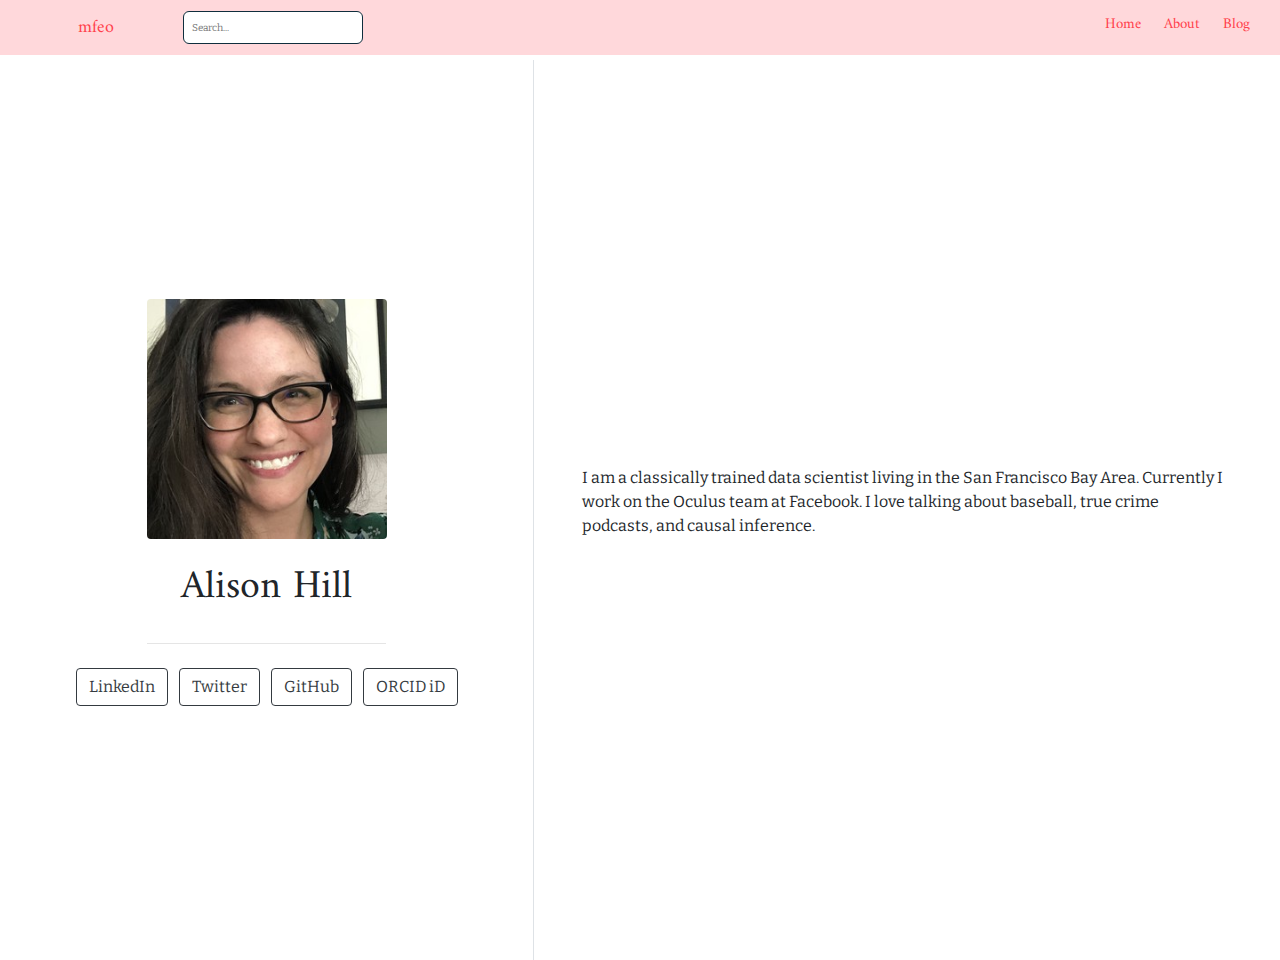
==== docs/index.html @ 028fbbd9 "Initial Commit" ====
<!doctype html>
<html lang="en">
  <head>
    <!-- Required meta tags -->
    <meta charset="utf-8">
    <meta name="viewport" content="width=device-width, initial-scale=1, shrink-to-fit=no">

    <!-- Bootstrap CSS -->
    <link rel="stylesheet" href="https://stackpath.bootstrapcdn.com/bootstrap/4.5.0/css/bootstrap.min.css">

    <link href="https://fonts.googleapis.com/css2?family=Roboto+Slab&display=swap" rel="stylesheet">
    <style type="text/css">body {font-family: 'Roboto Slab', serif;}</style>

    <title>Alison Hill</title>

    
          <!--radix_placeholder_navigation_in_header-->
          <meta name="distill:offset" content=""/>

          <script type="application/javascript">

            window.headroom_prevent_pin = false;

            window.document.addEventListener("DOMContentLoaded", function (event) {

              // initialize headroom for banner
              var header = $('header').get(0);
              var headerHeight = header.offsetHeight;
              var headroom = new Headroom(header, {
                tolerance: 5,
                onPin : function() {
                  if (window.headroom_prevent_pin) {
                    window.headroom_prevent_pin = false;
                    headroom.unpin();
                  }
                }
              });
              headroom.init();
              if(window.location.hash)
                headroom.unpin();
              $(header).addClass('headroom--transition');

              // offset scroll location for banner on hash change
              // (see: https://github.com/WickyNilliams/headroom.js/issues/38)
              window.addEventListener("hashchange", function(event) {
                window.scrollTo(0, window.pageYOffset - (headerHeight + 25));
              });

              // responsive menu
              $('.distill-site-header').each(function(i, val) {
                var topnav = $(this);
                var toggle = topnav.find('.nav-toggle');
                toggle.on('click', function() {
                  topnav.toggleClass('responsive');
                });
              });

              // nav dropdowns
              $('.nav-dropbtn').click(function(e) {
                $(this).next('.nav-dropdown-content').toggleClass('nav-dropdown-active');
                $(this).parent().siblings('.nav-dropdown')
                   .children('.nav-dropdown-content').removeClass('nav-dropdown-active');
              });
              $("body").click(function(e){
                $('.nav-dropdown-content').removeClass('nav-dropdown-active');
              });
              $(".nav-dropdown").click(function(e){
                e.stopPropagation();
              });
            });
          </script>

          <style type="text/css">

          /* Theme (user-documented overrideables for nav appearance) */

          .distill-site-nav {
            color: rgba(255, 255, 255, 0.8);
            background-color: #0F2E3D;
            font-size: 15px;
            font-weight: 300;
          }

          .distill-site-nav a {
            color: inherit;
            text-decoration: none;
          }

          .distill-site-nav a:hover {
            color: white;
          }

          @media print {
            .distill-site-nav {
              display: none;
            }
          }

          .distill-site-header {

          }

          .distill-site-footer {

          }


          /* Site Header */

          .distill-site-header {
            width: 100%;
            box-sizing: border-box;
            z-index: 3;
          }

          .distill-site-header .nav-left {
            display: inline-block;
            margin-left: 8px;
          }

          @media screen and (max-width: 768px) {
            .distill-site-header .nav-left {
              margin-left: 0;
            }
          }


          .distill-site-header .nav-right {
            float: right;
            margin-right: 8px;
          }

          .distill-site-header a,
          .distill-site-header .title {
            display: inline-block;
            text-align: center;
            padding: 14px 10px 14px 10px;
          }

          .distill-site-header .title {
            font-size: 18px;
            min-width: 150px;
          }

          .distill-site-header .logo {
            padding: 0;
          }

          .distill-site-header .logo img {
            display: none;
            max-height: 20px;
            width: auto;
            margin-bottom: -4px;
          }

          .distill-site-header .nav-image img {
            max-height: 18px;
            width: auto;
            display: inline-block;
            margin-bottom: -3px;
          }



          @media screen and (min-width: 1000px) {
            .distill-site-header .logo img {
              display: inline-block;
            }
            .distill-site-header .nav-left {
              margin-left: 20px;
            }
            .distill-site-header .nav-right {
              margin-right: 20px;
            }
            .distill-site-header .title {
              padding-left: 12px;
            }
          }


          .distill-site-header .nav-toggle {
            display: none;
          }

          .nav-dropdown {
            display: inline-block;
            position: relative;
          }

          .nav-dropdown .nav-dropbtn {
            border: none;
            outline: none;
            color: rgba(255, 255, 255, 0.8);
            padding: 16px 10px;
            background-color: transparent;
            font-family: inherit;
            font-size: inherit;
            font-weight: inherit;
            margin: 0;
            margin-top: 1px;
            z-index: 2;
          }

          .nav-dropdown-content {
            display: none;
            position: absolute;
            background-color: white;
            min-width: 200px;
            border: 1px solid rgba(0,0,0,0.15);
            border-radius: 4px;
            box-shadow: 0px 8px 16px 0px rgba(0,0,0,0.1);
            z-index: 1;
            margin-top: 2px;
            white-space: nowrap;
            padding-top: 4px;
            padding-bottom: 4px;
          }

          .nav-dropdown-content hr {
            margin-top: 4px;
            margin-bottom: 4px;
            border: none;
            border-bottom: 1px solid rgba(0, 0, 0, 0.1);
          }

          .nav-dropdown-active {
            display: block;
          }

          .nav-dropdown-content a, .nav-dropdown-content .nav-dropdown-header {
            color: black;
            padding: 6px 24px;
            text-decoration: none;
            display: block;
            text-align: left;
          }

          .nav-dropdown-content .nav-dropdown-header {
            display: block;
            padding: 5px 24px;
            padding-bottom: 0;
            text-transform: uppercase;
            font-size: 14px;
            color: #999999;
            white-space: nowrap;
          }

          .nav-dropdown:hover .nav-dropbtn {
            color: white;
          }

          .nav-dropdown-content a:hover {
            background-color: #ddd;
            color: black;
          }

          .nav-right .nav-dropdown-content {
            margin-left: -45%;
            right: 0;
          }

          @media screen and (max-width: 768px) {
            .distill-site-header a, .distill-site-header .nav-dropdown  {display: none;}
            .distill-site-header a.nav-toggle {
              float: right;
              display: block;
            }
            .distill-site-header .title {
              margin-left: 0;
            }
            .distill-site-header .nav-right {
              margin-right: 0;
            }
            .distill-site-header {
              overflow: hidden;
            }
            .nav-right .nav-dropdown-content {
              margin-left: 0;
            }
          }


          @media screen and (max-width: 768px) {
            .distill-site-header.responsive {position: relative; min-height: 500px; }
            .distill-site-header.responsive a.nav-toggle {
              position: absolute;
              right: 0;
              top: 0;
            }
            .distill-site-header.responsive a,
            .distill-site-header.responsive .nav-dropdown {
              display: block;
              text-align: left;
            }
            .distill-site-header.responsive .nav-left,
            .distill-site-header.responsive .nav-right {
              width: 100%;
            }
            .distill-site-header.responsive .nav-dropdown {float: none;}
            .distill-site-header.responsive .nav-dropdown-content {position: relative;}
            .distill-site-header.responsive .nav-dropdown .nav-dropbtn {
              display: block;
              width: 100%;
              text-align: left;
            }
          }

          /* Site Footer */

          .distill-site-footer {
            width: 100%;
            overflow: hidden;
            box-sizing: border-box;
            z-index: 3;
            margin-top: 30px;
            padding-top: 30px;
            padding-bottom: 30px;
            text-align: center;
          }

          /* Headroom */

          d-title {
            padding-top: 6rem;
          }

          @media print {
            d-title {
              padding-top: 4rem;
            }
          }

          .headroom {
            z-index: 1000;
            position: fixed;
            top: 0;
            left: 0;
            right: 0;
          }

          .headroom--transition {
            transition: all .4s ease-in-out;
          }

          .headroom--unpinned {
            top: -100px;
          }

          .headroom--pinned {
            top: 0;
          }

          /* adjust viewport for navbar height */
          /* helps vertically center bootstrap (non-distill) content */
          .min-vh-100 {
            min-height: calc(100vh - 100px) !important;
          }

          </style>

          <script src="site_libs/jquery-1.11.3/jquery.min.js"></script>
          <link href="site_libs/font-awesome-5.1.0/css/all.css" rel="stylesheet"/>
          <link href="site_libs/font-awesome-5.1.0/css/v4-shims.css" rel="stylesheet"/>
          <script src="site_libs/headroom-0.9.4/headroom.min.js"></script>
          <script src="site_libs/autocomplete-0.37.1/autocomplete.min.js"></script>
          <script src="site_libs/fuse-6.4.1/fuse.min.js"></script>

          <script type="application/javascript">

          function getMeta(metaName) {
            var metas = document.getElementsByTagName('meta');
            for (let i = 0; i < metas.length; i++) {
              if (metas[i].getAttribute('name') === metaName) {
                return metas[i].getAttribute('content');
              }
            }
            return '';
          }

          function offsetURL(url) {
            var offset = getMeta('distill:offset');
            return offset ? offset + '/' + url : url;
          }

          function createFuseIndex() {

            // create fuse index
            var options = {
              keys: [
                { name: 'title', weight: 20 },
                { name: 'categories', weight: 15 },
                { name: 'description', weight: 10 },
                { name: 'contents', weight: 5 },
              ],
              ignoreLocation: true,
              threshold: 0
            };
            var fuse = new window.Fuse([], options);

            // fetch the main search.json
            return fetch(offsetURL('search.json'))
              .then(function(response) {
                if (response.status == 200) {
                  return response.json().then(function(json) {
                    // index main articles
                    json.articles.forEach(function(article) {
                      fuse.add(article);
                    });
                    // download collections and index their articles
                    return Promise.all(json.collections.map(function(collection) {
                      return fetch(offsetURL(collection)).then(function(response) {
                        if (response.status === 200) {
                          return response.json().then(function(articles) {
                            articles.forEach(function(article) {
                              fuse.add(article);
                            });
                          })
                        } else {
                          return Promise.reject(
                            new Error('Unexpected status from search index request: ' +
                                      response.status)
                          );
                        }
                      });
                    })).then(function() {
                      return fuse;
                    });
                  });

                } else {
                  return Promise.reject(
                    new Error('Unexpected status from search index request: ' +
                                response.status)
                  );
                }
              });
          }

          window.document.addEventListener("DOMContentLoaded", function (event) {

            // get search element (bail if we don't have one)
            var searchEl = window.document.getElementById('distill-search');
            if (!searchEl)
              return;

            createFuseIndex()
              .then(function(fuse) {

                // make search box visible
                searchEl.classList.remove('hidden');

                // initialize autocomplete
                var options = {
                  autoselect: true,
                  hint: false,
                  minLength: 2,
                };
                window.autocomplete(searchEl, options, [{
                  source: function(query, callback) {
                    const searchOptions = {
                      isCaseSensitive: false,
                      shouldSort: true,
                      minMatchCharLength: 2,
                      limit: 10,
                    };
                    var results = fuse.search(query, searchOptions);
                    callback(results
                      .map(function(result) { return result.item; })
                    );
                  },
                  templates: {
                    suggestion: function(suggestion) {
                      var img = suggestion.preview && Object.keys(suggestion.preview).length > 0
                        ? `<img src="${offsetURL(suggestion.preview)}"</img>`
                        : '';
                      var html = `
                        <div class="search-item">
                          <h3>${suggestion.title}</h3>
                          <div class="search-item-description">
                            ${suggestion.description || ''}
                          </div>
                          <div class="search-item-preview">
                            ${img}
                          </div>
                        </div>
                      `;
                      return html;
                    }
                  }
                }]).on('autocomplete:selected', function(event, suggestion) {
                  window.location.href = offsetURL(suggestion.path);
                });
                // remove inline display style on autocompleter (we want to
                // manage responsive display via css)
                $('.algolia-autocomplete').css("display", "");
              })
              .catch(function(error) {
                console.log(error);
              });

          });

          </script>

          <style type="text/css">

          .nav-search {
            font-size: x-small;
          }

          /* Algolioa Autocomplete */

          .algolia-autocomplete {
            display: inline-block;
            margin-left: 10px;
            vertical-align: sub;
            background-color: white;
            color: black;
            padding: 6px;
            padding-top: 8px;
            padding-bottom: 0;
            border-radius: 6px;
            border: 1px #0F2E3D solid;
            width: 180px;
          }


          @media screen and (max-width: 768px) {
            .distill-site-nav .algolia-autocomplete {
              display: none;
              visibility: hidden;
            }
            .distill-site-nav.responsive .algolia-autocomplete {
              display: inline-block;
              visibility: visible;
            }
            .distill-site-nav.responsive .algolia-autocomplete .aa-dropdown-menu {
              margin-left: 0;
              width: 400px;
              max-height: 400px;
            }
          }

          .algolia-autocomplete .aa-input, .algolia-autocomplete .aa-hint {
            width: 90%;
            outline: none;
            border: none;
          }

          .algolia-autocomplete .aa-hint {
            color: #999;
          }
          .algolia-autocomplete .aa-dropdown-menu {
            width: 550px;
            max-height: 70vh;
            overflow-x: visible;
            overflow-y: scroll;
            padding: 5px;
            margin-top: 3px;
            margin-left: -150px;
            background-color: #fff;
            border-radius: 5px;
            border: 1px solid #999;
            border-top: none;
          }

          .algolia-autocomplete .aa-dropdown-menu .aa-suggestion {
            cursor: pointer;
            padding: 5px 4px;
            border-bottom: 1px solid #eee;
          }

          .algolia-autocomplete .aa-dropdown-menu .aa-suggestion:last-of-type {
            border-bottom: none;
            margin-bottom: 2px;
          }

          .algolia-autocomplete .aa-dropdown-menu .aa-suggestion .search-item {
            overflow: hidden;
            font-size: 0.8em;
            line-height: 1.4em;
          }

          .algolia-autocomplete .aa-dropdown-menu .aa-suggestion .search-item h3 {
            font-size: 1rem;
            margin-block-start: 0;
            margin-block-end: 5px;
          }

          .algolia-autocomplete .aa-dropdown-menu .aa-suggestion .search-item-description {
            display: inline-block;
            overflow: hidden;
            height: 2.8em;
            width: 80%;
            margin-right: 4%;
          }

          .algolia-autocomplete .aa-dropdown-menu .aa-suggestion .search-item-preview {
            display: inline-block;
            width: 15%;
          }

          .algolia-autocomplete .aa-dropdown-menu .aa-suggestion .search-item-preview img {
            height: 3em;
            width: auto;
            display: none;
          }

          .algolia-autocomplete .aa-dropdown-menu .aa-suggestion .search-item-preview img[src] {
            display: initial;
          }

          .algolia-autocomplete .aa-dropdown-menu .aa-suggestion.aa-cursor {
            background-color: #eee;
          }
          .algolia-autocomplete .aa-dropdown-menu .aa-suggestion em {
            font-weight: bold;
            font-style: normal;
          }

          </style>


          <!--/radix_placeholder_navigation_in_header-->
          <!--radix_placeholder_site_in_header-->
          <!--/radix_placeholder_site_in_header-->
          
          <style type="text/css">
          body {
            padding-top: 60px;
          }
          </style>
          <style type="text/css">
          /* base variables */

          /* Edit the CSS properties in this file to create a custom
             Distill theme. Only edit values in the right column
             for each row; values shown are the CSS defaults.
             To return any property to the default,
             you may set its value to: unset
             All rows must end with a semi-colon.                      */

          /* Optional: embed custom fonts here with `@import`          */
          /* This must remain at the top of this file.                 */



          html {
            /*-- Main font sizes --*/
            --title-size:      50px;
            --body-size:       1.06rem;
            --code-size:       14px;
            --aside-size:      12px;
            --fig-cap-size:    13px;
            /*-- Main font colors --*/
            --title-color:     #000000;
            --header-color:    rgba(0, 0, 0, 0.8);
            --body-color:      rgba(0, 0, 0, 0.8);
            --aside-color:     rgba(0, 0, 0, 0.6);
            --fig-cap-color:   rgba(0, 0, 0, 0.6);
            /*-- Specify custom fonts ~~~ must be imported above   --*/
            --heading-font:    sans-serif;
            --mono-font:       monospace;
            --body-font:       sans-serif;
            --navbar-font:     sans-serif;  /* websites + blogs only */
          }

          /*-- ARTICLE METADATA --*/
          d-byline {
            --heading-size:    0.6rem;
            --heading-color:   rgba(0, 0, 0, 0.5);
            --body-size:       0.8rem;
            --body-color:      rgba(0, 0, 0, 0.8);
          }

          /*-- ARTICLE TABLE OF CONTENTS --*/
          .d-contents {
            --heading-size:    18px;
            --contents-size:   13px;
          }

          /*-- ARTICLE APPENDIX --*/
          d-appendix {
            --heading-size:    15px;
            --heading-color:   rgba(0, 0, 0, 0.65);
            --text-size:       0.8em;
            --text-color:      rgba(0, 0, 0, 0.5);
          }

          /*-- WEBSITE HEADER + FOOTER --*/
          /* These properties only apply to Distill sites and blogs  */

          .distill-site-header {
            --title-size:       18px;
            --text-color:       rgba(255, 255, 255, 0.8);
            --text-size:        15px;
            --hover-color:      white;
            --bkgd-color:       #0F2E3D;
          }

          .distill-site-footer {
            --text-color:       rgba(255, 255, 255, 0.8);
            --text-size:        15px;
            --hover-color:      white;
            --bkgd-color:       #0F2E3D;
          }

          /*-- Additional custom styles --*/
          /* Add any additional CSS rules below                      */
          </style>
          <style type="text/css">
          /* base variables */

          /* Edit the CSS properties in this file to create a custom
             Distill theme. Only edit values in the right column
             for each row; values shown are the CSS defaults.
             To return any property to the default,
             you may set its value to: unset
             All rows must end with a semi-colon.                      */

          /* Optional: embed custom fonts here with `@import`          */
          /* This must remain at the top of this file.                 */
          /* Optional: embed custom fonts here with `@import`          */
          /* This must remain at the top of this file.                 */
          @import url('https://fonts.googleapis.com/css2?family=Amiri');
          @import url('https://fonts.googleapis.com/css2?family=Bitter');
          @import url('https://fonts.googleapis.com/css2?family=DM+Mono');

          html {
            /*-- Main font sizes --*/
            --title-size:      50px;
            --body-size:       1.06rem;
            --code-size:       14px;
            --aside-size:      12px;
            --fig-cap-size:    13px;
            /*-- Main font colors --*/
            --title-color:     #000000;
            --header-color:    rgba(0, 0, 0, 0.8);
            --body-color:      rgba(0, 0, 0, 0.8);
            --aside-color:     rgba(0, 0, 0, 0.6);
            --fig-cap-color:   rgba(0, 0, 0, 0.6);
            /*-- Specify custom fonts ~~~ must be imported above   --*/
            --heading-font:    "Amiri", serif;
            --mono-font:       "DM Mono", monospace;
            --body-font:       "Bitter", sans-serif;
            --navbar-font:     "Amiri", serif;
          }

          /*-- ARTICLE METADATA --*/
          d-byline {
            --heading-size:    0.6rem;
            --heading-color:   rgba(0, 0, 0, 0.5);
            --body-size:       0.8rem;
            --body-color:      rgba(0, 0, 0, 0.8);
          }

          /*-- ARTICLE TABLE OF CONTENTS --*/
          .d-contents {
            --heading-size:    18px;
            --contents-size:   13px;
          }

          /*-- ARTICLE APPENDIX --*/
          d-appendix {
            --heading-size:    15px;
            --heading-color:   rgba(0, 0, 0, 0.65);
            --text-size:       0.8em;
            --text-color:      rgba(0, 0, 0, 0.5);
          }

          /*-- WEBSITE HEADER + FOOTER --*/
          /* These properties only apply to Distill sites and blogs  */

          .distill-site-header {
            --title-size:       18px;    
            --text-color:       #ff414b; /* edited */
            --text-size:        15px;
            --hover-color:      #dd424c; /* edited */
            --bkgd-color:       #ffd8db; /* edited */
          }

          .distill-site-footer {
            --text-color:       rgba(255, 255, 255, 0.8);
            --text-size:        15px;
            --hover-color:      white;
            --bkgd-color:       #0F2E3D;
          }

          /*-- Additional custom styles --*/
          /* Add any additional CSS rules below                      */

          /* Change bullets */
          ul > li::marker {
            font-size: 1.125em;
            color: #ff414b;
          }

          /* Change link appearance */
          d-article a {
            border-bottom: 2px solid #ffd8db;
            text-decoration: none;
          }</style>
          <style type="text/css">
          /* base style */

          /* FONT FAMILIES */

          :root {
            --heading-default: -apple-system, BlinkMacSystemFont, "Segoe UI", Roboto, Oxygen, Ubuntu, Cantarell, "Fira Sans", "Droid Sans", "Helvetica Neue", Arial, sans-serif;
            --mono-default: Consolas, Monaco, 'Andale Mono', 'Ubuntu Mono', monospace;
            --body-default: -apple-system, BlinkMacSystemFont, "Segoe UI", Roboto, Oxygen, Ubuntu, Cantarell, "Fira Sans", "Droid Sans", "Helvetica Neue", Arial, sans-serif;
          }

          body,
          .posts-list .post-preview p,
          .posts-list .description p {
            font-family: var(--body-font), var(--body-default);
          }

          h1, h2, h3, h4, h5, h6,
          .posts-list .post-preview h2,
          .posts-list .description h2 {
            font-family: var(--heading-font), var(--heading-default);
          }

          d-article div.sourceCode code,
          d-article pre code {
            font-family: var(--mono-font), var(--mono-default);
          }


          /*-- TITLE --*/
          d-title h1,
          .posts-list > h1 {
            color: var(--title-color, black);
          }

          d-title h1 {
            font-size: var(--title-size, 50px);
          }

          /*-- HEADERS --*/
          d-article h1,
          d-article h2,
          d-article h3,
          d-article h4,
          d-article h5,
          d-article h6 {
            color: var(--header-color, rgba(0, 0, 0, 0.8));
          }

          /*-- BODY --*/
          d-article > p,  /* only text inside of <p> tags */
          d-article > ul, /* lists */
          d-article > ol {
            color: var(--body-color, rgba(0, 0, 0, 0.8));
            font-size: var(--body-size, 1.06rem);
          }


          /*-- CODE --*/
          d-article div.sourceCode code,
          d-article pre code {
            font-size: var(--code-size, 14px);
          }

          /*-- ASIDE --*/
          d-article aside {
            font-size: var(--aside-size, 12px);
            color: var(--aside-color, rgba(0, 0, 0, 0.6));
          }

          /*-- FIGURE CAPTIONS --*/
          figure .caption,
          figure figcaption,
          .figure .caption {
            font-size: var(--fig-cap-size, 13px);
            color: var(--fig-cap-color, rgba(0, 0, 0, 0.6));
          }

          /*-- METADATA --*/
          d-byline h3 {
            font-size: var(--heading-size, 0.6rem);
            color: var(--heading-color, rgba(0, 0, 0, 0.5));
          }

          d-byline {
            font-size: var(--body-size, 0.8rem);
            color: var(--body-color, rgba(0, 0, 0, 0.8));
          }

          d-byline a,
          d-article d-byline a {
            color: var(--body-color, rgba(0, 0, 0, 0.8));
          }

          /*-- TABLE OF CONTENTS --*/
          .d-contents nav h3 {
            font-size: var(--heading-size, 18px);
          }

          .d-contents nav a {
            font-size: var(--contents-size, 13px);
          }

          /*-- APPENDIX --*/
          d-appendix h3 {
            font-size: var(--heading-size, 15px);
            color: var(--heading-color, rgba(0, 0, 0, 0.65));
          }

          d-appendix {
            font-size: var(--text-size, 0.8em);
            color: var(--text-color, rgba(0, 0, 0, 0.5));
          }

          d-appendix d-footnote-list a.footnote-backlink {
            color: var(--text-color, rgba(0, 0, 0, 0.5));
          }

          /*-- WEBSITE HEADER + FOOTER --*/
          .distill-site-header .title {
            font-size: var(--title-size, 18px);
            font-family: var(--navbar-font), var(--heading-default);
          }

          .distill-site-header a,
          .nav-dropdown .nav-dropbtn {
            font-family: var(--navbar-font), var(--heading-default);
          }

          .nav-dropdown .nav-dropbtn {
            color: var(--text-color, rgba(255, 255, 255, 0.8));
            font-size: var(--text-size, 15px);
          }

          .distill-site-header a:hover,
          .nav-dropdown:hover .nav-dropbtn {
            color: var(--hover-color, white);
          }

          .distill-site-header {
            font-size: var(--text-size, 15px);
            color: var(--text-color, rgba(255, 255, 255, 0.8));
            background-color: var(--bkgd-color, #0F2E3D);
          }

          .distill-site-footer {
            font-size: var(--text-size, 15px);
            color: var(--text-color, rgba(255, 255, 255, 0.8));
            background-color: var(--bkgd-color, #0F2E3D);
          }

          .distill-site-footer a:hover {
            color: var(--hover-color, white);
          }</style>
          <script src="C:\Users\Rebeca\Documents\R\win-library\4.0\rmarkdown\rmd\h\pandoc\header-attrs.js"></script>
    
    
  </head>
  <body>

          <!--radix_placeholder_navigation_before_body-->
          <header class="header header--fixed" role="banner">
          <nav class="distill-site-nav distill-site-header">
          <div class="nav-left">
          <a href="index.html" class="title">mfeo</a>
          <input id="distill-search" class="nav-search hidden" type="text" placeholder="Search..."/>
          </div>
          <div class="nav-right">
          <a href="index.html">Home</a>
          <a href="about.html">About</a>
          <a href="blog.html">Blog</a>
          <a href="javascript:void(0);" class="nav-toggle">&#9776;</a>
          </div>
          </nav>
          </header>
          <!--/radix_placeholder_navigation_before_body-->
          <!--radix_placeholder_site_before_body-->
          <!--/radix_placeholder_site_before_body-->
    
    <div class="container-fluid d-none d-lg-block d-xl-block">
      <div class="d-flex row flex-row vh-100">
        <div class="d-flex flex-column col-5 align-items-center text-center align-self-center">
          <div class="mx-auto text-center">
            <div class="p-3">
              <img src=alison.jpg style="height:15rem" class="rounded">
            </div>
            <div class="p-2">
              <h1>Alison Hill</h1>
            </div>
            <hr style="width:60%;"/>
            <div class="p-2">
              <div id="icon-list">
                <ul class="list-inline">
                                    <li class="list-inline-item">
                    <a href=https://www.linkedin.com/in/alisonpresmaneshill/>
                      <button type="button" class="btn btn-outline-dark mb-2">
                        LinkedIn
                      </button>
                    </a>
                  </li>
                                    <li class="list-inline-item">
                    <a href=https://twitter.com/apreshill>
                      <button type="button" class="btn btn-outline-dark mb-2">
                        Twitter
                      </button>
                    </a>
                  </li>
                                    <li class="list-inline-item">
                    <a href=https://github.com/apreshill>
                      <button type="button" class="btn btn-outline-dark mb-2">
                        GitHub
                      </button>
                    </a>
                  </li>
                                    <li class="list-inline-item">
                    <a href=http://orcid.org/0000-0002-8082-1890>
                      <button type="button" class="btn btn-outline-dark mb-2">
                        ORCID iD
                      </button>
                    </a>
                  </li>
                                  </ul>
              </div>
            </div>
          </div>
        </div>
        <div class="d-flex flex-column vh-100 border-left"></div>
        <div class="d-flex flex-column col px-5 align-items-center align-self-center mh-100" style="overflow-y: scroll;">
          <div class="my-5" id="content">
            <p>I am a classically trained data scientist living in the San Francisco Bay Area. Currently I work on the Oculus team at Facebook. I love talking about baseball, true crime podcasts, and causal inference.</p>
          </div>
        </div>
      </div>
    </div>

    <div class="container-flex min-vh-100 d-block d-lg-none d-xl-none">
      <div class="d-flex flex-row justify-content-center">
        <div class="d-flex flex-col">
          <div class="mx-auto">
            <div class="p-3 mt-3 text-center">
              <img src=alison.jpg style="height:15rem" class="rounded">
            </div>
            <div class="p-2 text-center">
              <h1>Alison Hill</h1>
            </div>
            <hr style="width:60%;"/>

            <div class="row justify-content-center align-items-center">
              <div class="col-8 p-1 text-center">
                <div class="list-group">
                                    <a href=https://www.linkedin.com/in/alisonpresmaneshill/>
                    <button type="button" class="list-group-item list-group-item-action my-1 rounded">
                      LinkedIn
                    </button>
                  </a>
                                    <a href=https://twitter.com/apreshill>
                    <button type="button" class="list-group-item list-group-item-action my-1 rounded">
                      Twitter
                    </button>
                  </a>
                                    <a href=https://github.com/apreshill>
                    <button type="button" class="list-group-item list-group-item-action my-1 rounded">
                      GitHub
                    </button>
                  </a>
                                    <a href=http://orcid.org/0000-0002-8082-1890>
                    <button type="button" class="list-group-item list-group-item-action my-1 rounded">
                      ORCID iD
                    </button>
                  </a>
                                  </div>
              </div>
            </div>
            <div class="p pt-4 px-5">
              <p>I am a classically trained data scientist living in the San Francisco Bay Area. Currently I work on the Oculus team at Facebook. I love talking about baseball, true crime podcasts, and causal inference.</p>
            </div>
        </div>
      </div>
    </div>

    <!-- Optional JavaScript -->
    <!-- jQuery first, then Popper.js, then Bootstrap JS -->
    <script src="https://code.jquery.com/jquery-3.5.1.slim.min.js" integrity="sha384-DfXdz2htPH0lsSSs5nCTpuj/zy4C+OGpamoFVy38MVBnE+IbbVYUew+OrCXaRkfj" crossorigin="anonymous"></script>
    <script src="https://cdn.jsdelivr.net/npm/popper.js@1.16.0/dist/umd/popper.min.js" integrity="sha384-Q6E9RHvbIyZFJoft+2mJbHaEWldlvI9IOYy5n3zV9zzTtmI3UksdQRVvoxMfooAo" crossorigin="anonymous"></script>
    <script src="https://stackpath.bootstrapcdn.com/bootstrap/4.5.0/js/bootstrap.min.js" integrity="sha384-OgVRvuATP1z7JjHLkuOU7Xw704+h835Lr+6QL9UvYjZE3Ipu6Tp75j7Bh/kR0JKI" crossorigin="anonymous"></script>

      <!--radix_placeholder_site_after_body-->
      <!--/radix_placeholder_site_after_body-->
      <!--radix_placeholder_navigation_after_body-->
      <!--/radix_placeholder_navigation_after_body-->
  
  </body>
</html>
---- docs/site_libs/font-awesome-5.1.0/css/all.css ----
/*!
 * Font Awesome Free 5.1.0 by @fontawesome - https://fontawesome.com
 * License - https://fontawesome.com/license (Icons: CC BY 4.0, Fonts: SIL OFL 1.1, Code: MIT License)
 */
.fa,.fab,.fal,.far,.fas{-moz-osx-font-smoothing:grayscale;-webkit-font-smoothing:antialiased;display:inline-block;font-style:normal;font-variant:normal;text-rendering:auto;line-height:1}.fa-lg{font-size:1.33333em;line-height:.75em;vertical-align:-.0667em}.fa-xs{font-size:.75em}.fa-sm{font-size:.875em}.fa-1x{font-size:1em}.fa-2x{font-size:2em}.fa-3x{font-size:3em}.fa-4x{font-size:4em}.fa-5x{font-size:5em}.fa-6x{font-size:6em}.fa-7x{font-size:7em}.fa-8x{font-size:8em}.fa-9x{font-size:9em}.fa-10x{font-size:10em}.fa-fw{text-align:center;width:1.25em}.fa-ul{list-style-type:none;margin-left:2.5em;padding-left:0}.fa-ul>li{position:relative}.fa-li{left:-2em;position:absolute;text-align:center;width:2em;line-height:inherit}.fa-border{border:.08em solid #eee;border-radius:.1em;padding:.2em .25em .15em}.fa-pull-left{float:left}.fa-pull-right{float:right}.fa.fa-pull-left,.fab.fa-pull-left,.fal.fa-pull-left,.far.fa-pull-left,.fas.fa-pull-left{margin-right:.3em}.fa.fa-pull-right,.fab.fa-pull-right,.fal.fa-pull-right,.far.fa-pull-right,.fas.fa-pull-right{margin-left:.3em}.fa-spin{animation:a 2s infinite linear}.fa-pulse{animation:a 1s infinite steps(8)}@keyframes a{0%{transform:rotate(0deg)}to{transform:rotate(1turn)}}.fa-rotate-90{-ms-filter:"progid:DXImageTransform.Microsoft.BasicImage(rotation=1)";transform:rotate(90deg)}.fa-rotate-180{-ms-filter:"progid:DXImageTransform.Microsoft.BasicImage(rotation=2)";transform:rotate(180deg)}.fa-rotate-270{-ms-filter:"progid:DXImageTransform.Microsoft.BasicImage(rotation=3)";transform:rotate(270deg)}.fa-flip-horizontal{-ms-filter:"progid:DXImageTransform.Microsoft.BasicImage(rotation=0, mirror=1)";transform:scaleX(-1)}.fa-flip-vertical{transform:scaleY(-1)}.fa-flip-horizontal.fa-flip-vertical,.fa-flip-vertical{-ms-filter:"progid:DXImageTransform.Microsoft.BasicImage(rotation=2, mirror=1)"}.fa-flip-horizontal.fa-flip-vertical{transform:scale(-1)}:root .fa-flip-horizontal,:root .fa-flip-vertical,:root .fa-rotate-90,:root .fa-rotate-180,:root .fa-rotate-270{-webkit-filter:none;filter:none}.fa-stack{display:inline-block;height:2em;line-height:2em;position:relative;vertical-align:middle;width:2em}.fa-stack-1x,.fa-stack-2x{left:0;position:absolute;text-align:center;width:100%}.fa-stack-1x{line-height:inherit}.fa-stack-2x{font-size:2em}.fa-inverse{color:#fff}.fa-500px:before{content:"\f26e"}.fa-accessible-icon:before{content:"\f368"}.fa-accusoft:before{content:"\f369"}.fa-address-book:before{content:"\f2b9"}.fa-address-card:before{content:"\f2bb"}.fa-adjust:before{content:"\f042"}.fa-adn:before{content:"\f170"}.fa-adversal:before{content:"\f36a"}.fa-affiliatetheme:before{content:"\f36b"}.fa-algolia:before{content:"\f36c"}.fa-align-center:before{content:"\f037"}.fa-align-justify:before{content:"\f039"}.fa-align-left:before{content:"\f036"}.fa-align-right:before{content:"\f038"}.fa-allergies:before{content:"\f461"}.fa-amazon:before{content:"\f270"}.fa-amazon-pay:before{content:"\f42c"}.fa-ambulance:before{content:"\f0f9"}.fa-american-sign-language-interpreting:before{content:"\f2a3"}.fa-amilia:before{content:"\f36d"}.fa-anchor:before{content:"\f13d"}.fa-android:before{content:"\f17b"}.fa-angellist:before{content:"\f209"}.fa-angle-double-down:before{content:"\f103"}.fa-angle-double-left:before{content:"\f100"}.fa-angle-double-right:before{content:"\f101"}.fa-angle-double-up:before{content:"\f102"}.fa-angle-down:before{content:"\f107"}.fa-angle-left:before{content:"\f104"}.fa-angle-right:before{content:"\f105"}.fa-angle-up:before{content:"\f106"}.fa-angry:before{content:"\f556"}.fa-angrycreative:before{content:"\f36e"}.fa-angular:before{content:"\f420"}.fa-app-store:before{content:"\f36f"}.fa-app-store-ios:before{content:"\f370"}.fa-apper:before{content:"\f371"}.fa-apple:before{content:"\f179"}.fa-apple-pay:before{content:"\f415"}.fa-archive:before{content:"\f187"}.fa-archway:before{content:"\f557"}.fa-arrow-alt-circle-down:before{content:"\f358"}.fa-arrow-alt-circle-left:before{content:"\f359"}.fa-arrow-alt-circle-right:before{content:"\f35a"}.fa-arrow-alt-circle-up:before{content:"\f35b"}.fa-arrow-circle-down:before{content:"\f0ab"}.fa-arrow-circle-left:before{content:"\f0a8"}.fa-arrow-circle-right:before{content:"\f0a9"}.fa-arrow-circle-up:before{content:"\f0aa"}.fa-arrow-down:before{content:"\f063"}.fa-arrow-left:before{content:"\f060"}.fa-arrow-right:before{content:"\f061"}.fa-arrow-up:before{content:"\f062"}.fa-arrows-alt:before{content:"\f0b2"}.fa-arrows-alt-h:before{content:"\f337"}.fa-arrows-alt-v:before{content:"\f338"}.fa-assistive-listening-systems:before{content:"\f2a2"}.fa-asterisk:before{content:"\f069"}.fa-asymmetrik:before{content:"\f372"}.fa-at:before{content:"\f1fa"}.fa-atlas:before{content:"\f558"}.fa-audible:before{content:"\f373"}.fa-audio-description:before{content:"\f29e"}.fa-autoprefixer:before{content:"\f41c"}.fa-avianex:before{content:"\f374"}.fa-aviato:before{content:"\f421"}.fa-award:before{content:"\f559"}.fa-aws:before{content:"\f375"}.fa-backspace:before{content:"\f55a"}.fa-backward:before{content:"\f04a"}.fa-balance-scale:before{content:"\f24e"}.fa-ban:before{content:"\f05e"}.fa-band-aid:before{content:"\f462"}.fa-bandcamp:before{content:"\f2d5"}.fa-barcode:before{content:"\f02a"}.fa-bars:before{content:"\f0c9"}.fa-baseball-ball:before{content:"\f433"}.fa-basketball-ball:before{content:"\f434"}.fa-bath:before{content:"\f2cd"}.fa-battery-empty:before{content:"\f244"}.fa-battery-full:before{content:"\f240"}.fa-battery-half:before{content:"\f242"}.fa-battery-quarter:before{content:"\f243"}.fa-battery-three-quarters:before{content:"\f241"}.fa-bed:before{content:"\f236"}.fa-beer:before{content:"\f0fc"}.fa-behance:before{content:"\f1b4"}.fa-behance-square:before{content:"\f1b5"}.fa-bell:before{content:"\f0f3"}.fa-bell-slash:before{content:"\f1f6"}.fa-bezier-curve:before{content:"\f55b"}.fa-bicycle:before{content:"\f206"}.fa-bimobject:before{content:"\f378"}.fa-binoculars:before{content:"\f1e5"}.fa-birthday-cake:before{content:"\f1fd"}.fa-bitbucket:before{content:"\f171"}.fa-bitcoin:before{content:"\f379"}.fa-bity:before{content:"\f37a"}.fa-black-tie:before{content:"\f27e"}.fa-blackberry:before{content:"\f37b"}.fa-blender:before{content:"\f517"}.fa-blind:before{content:"\f29d"}.fa-blogger:before{content:"\f37c"}.fa-blogger-b:before{content:"\f37d"}.fa-bluetooth:before{content:"\f293"}.fa-bluetooth-b:before{content:"\f294"}.fa-bold:before{content:"\f032"}.fa-bolt:before{content:"\f0e7"}.fa-bomb:before{content:"\f1e2"}.fa-bong:before{content:"\f55c"}.fa-book:before{content:"\f02d"}.fa-book-open:before{content:"\f518"}.fa-bookmark:before{content:"\f02e"}.fa-bowling-ball:before{content:"\f436"}.fa-box:before{content:"\f466"}.fa-box-open:before{content:"\f49e"}.fa-boxes:before{content:"\f468"}.fa-braille:before{content:"\f2a1"}.fa-briefcase:before{content:"\f0b1"}.fa-briefcase-medical:before{content:"\f469"}.fa-broadcast-tower:before{content:"\f519"}.fa-broom:before{content:"\f51a"}.fa-brush:before{content:"\f55d"}.fa-btc:before{content:"\f15a"}.fa-bug:before{content:"\f188"}.fa-building:before{content:"\f1ad"}.fa-bullhorn:before{content:"\f0a1"}.fa-bullseye:before{content:"\f140"}.fa-burn:before{content:"\f46a"}.fa-buromobelexperte:before{content:"\f37f"}.fa-bus:before{content:"\f207"}.fa-bus-alt:before{content:"\f55e"}.fa-buysellads:before{content:"\f20d"}.fa-calculator:before{content:"\f1ec"}.fa-calendar:before{content:"\f133"}.fa-calendar-alt:before{content:"\f073"}.fa-calendar-check:before{content:"\f274"}.fa-calendar-minus:before{content:"\f272"}.fa-calendar-plus:before{content:"\f271"}.fa-calendar-times:before{content:"\f273"}.fa-camera:before{content:"\f030"}.fa-camera-retro:before{content:"\f083"}.fa-cannabis:before{content:"\f55f"}.fa-capsules:before{content:"\f46b"}.fa-car:before{content:"\f1b9"}.fa-caret-down:before{content:"\f0d7"}.fa-caret-left:before{content:"\f0d9"}.fa-caret-right:before{content:"\f0da"}.fa-caret-square-down:before{content:"\f150"}.fa-caret-square-left:before{content:"\f191"}.fa-caret-square-right:before{content:"\f152"}.fa-caret-square-up:before{content:"\f151"}.fa-caret-up:before{content:"\f0d8"}.fa-cart-arrow-down:before{content:"\f218"}.fa-cart-plus:before{content:"\f217"}.fa-cc-amazon-pay:before{content:"\f42d"}.fa-cc-amex:before{content:"\f1f3"}.fa-cc-apple-pay:before{content:"\f416"}.fa-cc-diners-club:before{content:"\f24c"}.fa-cc-discover:before{content:"\f1f2"}.fa-cc-jcb:before{content:"\f24b"}.fa-cc-mastercard:before{content:"\f1f1"}.fa-cc-paypal:before{content:"\f1f4"}.fa-cc-stripe:before{content:"\f1f5"}.fa-cc-visa:before{content:"\f1f0"}.fa-centercode:before{content:"\f380"}.fa-certificate:before{content:"\f0a3"}.fa-chalkboard:before{content:"\f51b"}.fa-chalkboard-teacher:before{content:"\f51c"}.fa-chart-area:before{content:"\f1fe"}.fa-chart-bar:before{content:"\f080"}.fa-chart-line:before{content:"\f201"}.fa-chart-pie:before{content:"\f200"}.fa-check:before{content:"\f00c"}.fa-check-circle:before{content:"\f058"}.fa-check-double:before{content:"\f560"}.fa-check-square:before{content:"\f14a"}.fa-chess:before{content:"\f439"}.fa-chess-bishop:before{content:"\f43a"}.fa-chess-board:before{content:"\f43c"}.fa-chess-king:before{content:"\f43f"}.fa-chess-knight:before{content:"\f441"}.fa-chess-pawn:before{content:"\f443"}.fa-chess-queen:before{content:"\f445"}.fa-chess-rook:before{content:"\f447"}.fa-chevron-circle-down:before{content:"\f13a"}.fa-chevron-circle-left:before{content:"\f137"}.fa-chevron-circle-right:before{content:"\f138"}.fa-chevron-circle-up:before{content:"\f139"}.fa-chevron-down:before{content:"\f078"}.fa-chevron-left:before{content:"\f053"}.fa-chevron-right:before{content:"\f054"}.fa-chevron-up:before{content:"\f077"}.fa-child:before{content:"\f1ae"}.fa-chrome:before{content:"\f268"}.fa-church:before{content:"\f51d"}.fa-circle:before{content:"\f111"}.fa-circle-notch:before{content:"\f1ce"}.fa-clipboard:before{content:"\f328"}.fa-clipboard-check:before{content:"\f46c"}.fa-clipboard-list:before{content:"\f46d"}.fa-clock:before{content:"\f017"}.fa-clone:before{content:"\f24d"}.fa-closed-captioning:before{content:"\f20a"}.fa-cloud:before{content:"\f0c2"}.fa-cloud-download-alt:before{content:"\f381"}.fa-cloud-upload-alt:before{content:"\f382"}.fa-cloudscale:before{content:"\f383"}.fa-cloudsmith:before{content:"\f384"}.fa-cloudversify:before{content:"\f385"}.fa-cocktail:before{content:"\f561"}.fa-code:before{content:"\f121"}.fa-code-branch:before{content:"\f126"}.fa-codepen:before{content:"\f1cb"}.fa-codiepie:before{content:"\f284"}.fa-coffee:before{content:"\f0f4"}.fa-cog:before{content:"\f013"}.fa-cogs:before{content:"\f085"}.fa-coins:before{content:"\f51e"}.fa-columns:before{content:"\f0db"}.fa-comment:before{content:"\f075"}.fa-comment-alt:before{content:"\f27a"}.fa-comment-dots:before{content:"\f4ad"}.fa-comment-slash:before{content:"\f4b3"}.fa-comments:before{content:"\f086"}.fa-compact-disc:before{content:"\f51f"}.fa-compass:before{content:"\f14e"}.fa-compress:before{content:"\f066"}.fa-concierge-bell:before{content:"\f562"}.fa-connectdevelop:before{content:"\f20e"}.fa-contao:before{content:"\f26d"}.fa-cookie:before{content:"\f563"}.fa-cookie-bite:before{content:"\f564"}.fa-copy:before{content:"\f0c5"}.fa-copyright:before{content:"\f1f9"}.fa-couch:before{content:"\f4b8"}.fa-cpanel:before{content:"\f388"}.fa-creative-commons:before{content:"\f25e"}.fa-creative-commons-by:before{content:"\f4e7"}.fa-creative-commons-nc:before{content:"\f4e8"}.fa-creative-commons-nc-eu:before{content:"\f4e9"}.fa-creative-commons-nc-jp:before{content:"\f4ea"}.fa-creative-commons-nd:before{content:"\f4eb"}.fa-creative-commons-pd:before{content:"\f4ec"}.fa-creative-commons-pd-alt:before{content:"\f4ed"}.fa-creative-commons-remix:before{content:"\f4ee"}.fa-creative-commons-sa:before{content:"\f4ef"}.fa-creative-commons-sampling:before{content:"\f4f0"}.fa-creative-commons-sampling-plus:before{content:"\f4f1"}.fa-creative-commons-share:before{content:"\f4f2"}.fa-credit-card:before{content:"\f09d"}.fa-crop:before{content:"\f125"}.fa-crop-alt:before{content:"\f565"}.fa-crosshairs:before{content:"\f05b"}.fa-crow:before{content:"\f520"}.fa-crown:before{content:"\f521"}.fa-css3:before{content:"\f13c"}.fa-css3-alt:before{content:"\f38b"}.fa-cube:before{content:"\f1b2"}.fa-cubes:before{content:"\f1b3"}.fa-cut:before{content:"\f0c4"}.fa-cuttlefish:before{content:"\f38c"}.fa-d-and-d:before{content:"\f38d"}.fa-dashcube:before{content:"\f210"}.fa-database:before{content:"\f1c0"}.fa-deaf:before{content:"\f2a4"}.fa-delicious:before{content:"\f1a5"}.fa-deploydog:before{content:"\f38e"}.fa-deskpro:before{content:"\f38f"}.fa-desktop:before{content:"\f108"}.fa-deviantart:before{content:"\f1bd"}.fa-diagnoses:before{content:"\f470"}.fa-dice:before{content:"\f522"}.fa-dice-five:before{content:"\f523"}.fa-dice-four:before{content:"\f524"}.fa-dice-one:before{content:"\f525"}.fa-dice-six:before{content:"\f526"}.fa-dice-three:before{content:"\f527"}.fa-dice-two:before{content:"\f528"}.fa-digg:before{content:"\f1a6"}.fa-digital-ocean:before{content:"\f391"}.fa-digital-tachograph:before{content:"\f566"}.fa-discord:before{content:"\f392"}.fa-discourse:before{content:"\f393"}.fa-divide:before{content:"\f529"}.fa-dizzy:before{content:"\f567"}.fa-dna:before{content:"\f471"}.fa-dochub:before{content:"\f394"}.fa-docker:before{content:"\f395"}.fa-dollar-sign:before{content:"\f155"}.fa-dolly:before{content:"\f472"}.fa-dolly-flatbed:before{content:"\f474"}.fa-donate:before{content:"\f4b9"}.fa-door-closed:before{content:"\f52a"}.fa-door-open:before{content:"\f52b"}.fa-dot-circle:before{content:"\f192"}.fa-dove:before{content:"\f4ba"}.fa-download:before{content:"\f019"}.fa-draft2digital:before{content:"\f396"}.fa-drafting-compass:before{content:"\f568"}.fa-dribbble:before{content:"\f17d"}.fa-dribbble-square:before{content:"\f397"}.fa-dropbox:before{content:"\f16b"}.fa-drum:before{content:"\f569"}.fa-drum-steelpan:before{content:"\f56a"}.fa-drupal:before{content:"\f1a9"}.fa-dumbbell:before{content:"\f44b"}.fa-dyalog:before{content:"\f399"}.fa-earlybirds:before{content:"\f39a"}.fa-ebay:before{content:"\f4f4"}.fa-edge:before{content:"\f282"}.fa-edit:before{content:"\f044"}.fa-eject:before{content:"\f052"}.fa-elementor:before{content:"\f430"}.fa-ellipsis-h:before{content:"\f141"}.fa-ellipsis-v:before{content:"\f142"}.fa-ember:before{content:"\f423"}.fa-empire:before{content:"\f1d1"}.fa-envelope:before{content:"\f0e0"}.fa-envelope-open:before{content:"\f2b6"}.fa-envelope-square:before{content:"\f199"}.fa-envira:before{content:"\f299"}.fa-equals:before{content:"\f52c"}.fa-eraser:before{content:"\f12d"}.fa-erlang:before{content:"\f39d"}.fa-ethereum:before{content:"\f42e"}.fa-etsy:before{content:"\f2d7"}.fa-euro-sign:before{content:"\f153"}.fa-exchange-alt:before{content:"\f362"}.fa-exclamation:before{content:"\f12a"}.fa-exclamation-circle:before{content:"\f06a"}.fa-exclamation-triangle:before{content:"\f071"}.fa-expand:before{content:"\f065"}.fa-expand-arrows-alt:before{content:"\f31e"}.fa-expeditedssl:before{content:"\f23e"}.fa-external-link-alt:before{content:"\f35d"}.fa-external-link-square-alt:before{content:"\f360"}.fa-eye:before{content:"\f06e"}.fa-eye-dropper:before{content:"\f1fb"}.fa-eye-slash:before{content:"\f070"}.fa-facebook:before{content:"\f09a"}.fa-facebook-f:before{content:"\f39e"}.fa-facebook-messenger:before{content:"\f39f"}.fa-facebook-square:before{content:"\f082"}.fa-fast-backward:before{content:"\f049"}.fa-fast-forward:before{content:"\f050"}.fa-fax:before{content:"\f1ac"}.fa-feather:before{content:"\f52d"}.fa-feather-alt:before{content:"\f56b"}.fa-female:before{content:"\f182"}.fa-fighter-jet:before{content:"\f0fb"}.fa-file:before{content:"\f15b"}.fa-file-alt:before{content:"\f15c"}.fa-file-archive:before{content:"\f1c6"}.fa-file-audio:before{content:"\f1c7"}.fa-file-code:before{content:"\f1c9"}.fa-file-contract:before{content:"\f56c"}.fa-file-download:before{content:"\f56d"}.fa-file-excel:before{content:"\f1c3"}.fa-file-export:before{content:"\f56e"}.fa-file-image:before{content:"\f1c5"}.fa-file-import:before{content:"\f56f"}.fa-file-invoice:before{content:"\f570"}.fa-file-invoice-dollar:before{content:"\f571"}.fa-file-medical:before{content:"\f477"}.fa-file-medical-alt:before{content:"\f478"}.fa-file-pdf:before{content:"\f1c1"}.fa-file-powerpoint:before{content:"\f1c4"}.fa-file-prescription:before{content:"\f572"}.fa-file-signature:before{content:"\f573"}.fa-file-upload:before{content:"\f574"}.fa-file-video:before{content:"\f1c8"}.fa-file-word:before{content:"\f1c2"}.fa-fill:before{content:"\f575"}.fa-fill-drip:before{content:"\f576"}.fa-film:before{content:"\f008"}.fa-filter:before{content:"\f0b0"}.fa-fingerprint:before{content:"\f577"}.fa-fire:before{content:"\f06d"}.fa-fire-extinguisher:before{content:"\f134"}.fa-firefox:before{content:"\f269"}.fa-first-aid:before{content:"\f479"}.fa-first-order:before{content:"\f2b0"}.fa-first-order-alt:before{content:"\f50a"}.fa-firstdraft:before{content:"\f3a1"}.fa-fish:before{content:"\f578"}.fa-flag:before{content:"\f024"}.fa-flag-checkered:before{content:"\f11e"}.fa-flask:before{content:"\f0c3"}.fa-flickr:before{content:"\f16e"}.fa-flipboard:before{content:"\f44d"}.fa-flushed:before{content:"\f579"}.fa-fly:before{content:"\f417"}.fa-folder:before{content:"\f07b"}.fa-folder-open:before{content:"\f07c"}.fa-font:before{content:"\f031"}.fa-font-awesome:before{content:"\f2b4"}.fa-font-awesome-alt:before{content:"\f35c"}.fa-font-awesome-flag:before{content:"\f425"}.fa-font-awesome-logo-full:before{content:"\f4e6"}.fa-fonticons:before{content:"\f280"}.fa-fonticons-fi:before{content:"\f3a2"}.fa-football-ball:before{content:"\f44e"}.fa-fort-awesome:before{content:"\f286"}.fa-fort-awesome-alt:before{content:"\f3a3"}.fa-forumbee:before{content:"\f211"}.fa-forward:before{content:"\f04e"}.fa-foursquare:before{content:"\f180"}.fa-free-code-camp:before{content:"\f2c5"}.fa-freebsd:before{content:"\f3a4"}.fa-frog:before{content:"\f52e"}.fa-frown:before{content:"\f119"}.fa-frown-open:before{content:"\f57a"}.fa-fulcrum:before{content:"\f50b"}.fa-futbol:before{content:"\f1e3"}.fa-galactic-republic:before{content:"\f50c"}.fa-galactic-senate:before{content:"\f50d"}.fa-gamepad:before{content:"\f11b"}.fa-gas-pump:before{content:"\f52f"}.fa-gavel:before{content:"\f0e3"}.fa-gem:before{content:"\f3a5"}.fa-genderless:before{content:"\f22d"}.fa-get-pocket:before{content:"\f265"}.fa-gg:before{content:"\f260"}.fa-gg-circle:before{content:"\f261"}.fa-gift:before{content:"\f06b"}.fa-git:before{content:"\f1d3"}.fa-git-square:before{content:"\f1d2"}.fa-github:before{content:"\f09b"}.fa-github-alt:before{content:"\f113"}.fa-github-square:before{content:"\f092"}.fa-gitkraken:before{content:"\f3a6"}.fa-gitlab:before{content:"\f296"}.fa-gitter:before{content:"\f426"}.fa-glass-martini:before{content:"\f000"}.fa-glass-martini-alt:before{content:"\f57b"}.fa-glasses:before{content:"\f530"}.fa-glide:before{content:"\f2a5"}.fa-glide-g:before{content:"\f2a6"}.fa-globe:before{content:"\f0ac"}.fa-globe-africa:before{content:"\f57c"}.fa-globe-americas:before{content:"\f57d"}.fa-globe-asia:before{content:"\f57e"}.fa-gofore:before{content:"\f3a7"}.fa-golf-ball:before{content:"\f450"}.fa-goodreads:before{content:"\f3a8"}.fa-goodreads-g:before{content:"\f3a9"}.fa-google:before{content:"\f1a0"}.fa-google-drive:before{content:"\f3aa"}.fa-google-play:before{content:"\f3ab"}.fa-google-plus:before{content:"\f2b3"}.fa-google-plus-g:before{content:"\f0d5"}.fa-google-plus-square:before{content:"\f0d4"}.fa-google-wallet:before{content:"\f1ee"}.fa-graduation-cap:before{content:"\f19d"}.fa-gratipay:before{content:"\f184"}.fa-grav:before{content:"\f2d6"}.fa-greater-than:before{content:"\f531"}.fa-greater-than-equal:before{content:"\f532"}.fa-grimace:before{content:"\f57f"}.fa-grin:before{content:"\f580"}.fa-grin-alt:before{content:"\f581"}.fa-grin-beam:before{content:"\f582"}.fa-grin-beam-sweat:before{content:"\f583"}.fa-grin-hearts:before{content:"\f584"}.fa-grin-squint:before{content:"\f585"}.fa-grin-squint-tears:before{content:"\f586"}.fa-grin-stars:before{content:"\f587"}.fa-grin-tears:before{content:"\f588"}.fa-grin-tongue:before{content:"\f589"}.fa-grin-tongue-squint:before{content:"\f58a"}.fa-grin-tongue-wink:before{content:"\f58b"}.fa-grin-wink:before{content:"\f58c"}.fa-grip-horizontal:before{content:"\f58d"}.fa-grip-vertical:before{content:"\f58e"}.fa-gripfire:before{content:"\f3ac"}.fa-grunt:before{content:"\f3ad"}.fa-gulp:before{content:"\f3ae"}.fa-h-square:before{content:"\f0fd"}.fa-hacker-news:before{content:"\f1d4"}.fa-hacker-news-square:before{content:"\f3af"}.fa-hand-holding:before{content:"\f4bd"}.fa-hand-holding-heart:before{content:"\f4be"}.fa-hand-holding-usd:before{content:"\f4c0"}.fa-hand-lizard:before{content:"\f258"}.fa-hand-paper:before{content:"\f256"}.fa-hand-peace:before{content:"\f25b"}.fa-hand-point-down:before{content:"\f0a7"}.fa-hand-point-left:before{content:"\f0a5"}.fa-hand-point-right:before{content:"\f0a4"}.fa-hand-point-up:before{content:"\f0a6"}.fa-hand-pointer:before{content:"\f25a"}.fa-hand-rock:before{content:"\f255"}.fa-hand-scissors:before{content:"\f257"}.fa-hand-spock:before{content:"\f259"}.fa-hands:before{content:"\f4c2"}.fa-hands-helping:before{content:"\f4c4"}.fa-handshake:before{content:"\f2b5"}.fa-hashtag:before{content:"\f292"}.fa-hdd:before{content:"\f0a0"}.fa-heading:before{content:"\f1dc"}.fa-headphones:before{content:"\f025"}.fa-headphones-alt:before{content:"\f58f"}.fa-headset:before{content:"\f590"}.fa-heart:before{content:"\f004"}.fa-heartbeat:before{content:"\f21e"}.fa-helicopter:before{content:"\f533"}.fa-highlighter:before{content:"\f591"}.fa-hips:before{content:"\f452"}.fa-hire-a-helper:before{content:"\f3b0"}.fa-history:before{content:"\f1da"}.fa-hockey-puck:before{content:"\f453"}.fa-home:before{content:"\f015"}.fa-hooli:before{content:"\f427"}.fa-hornbill:before{content:"\f592"}.fa-hospital:before{content:"\f0f8"}.fa-hospital-alt:before{content:"\f47d"}.fa-hospital-symbol:before{content:"\f47e"}.fa-hot-tub:before{content:"\f593"}.fa-hotel:before{content:"\f594"}.fa-hotjar:before{content:"\f3b1"}.fa-hourglass:before{content:"\f254"}.fa-hourglass-end:before{content:"\f253"}.fa-hourglass-half:before{content:"\f252"}.fa-hourglass-start:before{content:"\f251"}.fa-houzz:before{content:"\f27c"}.fa-html5:before{content:"\f13b"}.fa-hubspot:before{content:"\f3b2"}.fa-i-cursor:before{content:"\f246"}.fa-id-badge:before{content:"\f2c1"}.fa-id-card:before{content:"\f2c2"}.fa-id-card-alt:before{content:"\f47f"}.fa-image:before{content:"\f03e"}.fa-images:before{content:"\f302"}.fa-imdb:before{content:"\f2d8"}.fa-inbox:before{content:"\f01c"}.fa-indent:before{content:"\f03c"}.fa-industry:before{content:"\f275"}.fa-infinity:before{content:"\f534"}.fa-info:before{content:"\f129"}.fa-info-circle:before{content:"\f05a"}.fa-instagram:before{content:"\f16d"}.fa-internet-explorer:before{content:"\f26b"}.fa-ioxhost:before{content:"\f208"}.fa-italic:before{content:"\f033"}.fa-itunes:before{content:"\f3b4"}.fa-itunes-note:before{content:"\f3b5"}.fa-java:before{content:"\f4e4"}.fa-jedi-order:before{content:"\f50e"}.fa-jenkins:before{content:"\f3b6"}.fa-joget:before{content:"\f3b7"}.fa-joint:before{content:"\f595"}.fa-joomla:before{content:"\f1aa"}.fa-js:before{content:"\f3b8"}.fa-js-square:before{content:"\f3b9"}.fa-jsfiddle:before{content:"\f1cc"}.fa-key:before{content:"\f084"}.fa-keybase:before{content:"\f4f5"}.fa-keyboard:before{content:"\f11c"}.fa-keycdn:before{content:"\f3ba"}.fa-kickstarter:before{content:"\f3bb"}.fa-kickstarter-k:before{content:"\f3bc"}.fa-kiss:before{content:"\f596"}.fa-kiss-beam:before{content:"\f597"}.fa-kiss-wink-heart:before{content:"\f598"}.fa-kiwi-bird:before{content:"\f535"}.fa-korvue:before{content:"\f42f"}.fa-language:before{content:"\f1ab"}.fa-laptop:before{content:"\f109"}.fa-laravel:before{content:"\f3bd"}.fa-lastfm:before{content:"\f202"}.fa-lastfm-square:before{content:"\f203"}.fa-laugh:before{content:"\f599"}.fa-laugh-beam:before{content:"\f59a"}.fa-laugh-squint:before{content:"\f59b"}.fa-laugh-wink:before{content:"\f59c"}.fa-leaf:before{content:"\f06c"}.fa-leanpub:before{content:"\f212"}.fa-lemon:before{content:"\f094"}.fa-less:before{content:"\f41d"}.fa-less-than:before{content:"\f536"}.fa-less-than-equal:before{content:"\f537"}.fa-level-down-alt:before{content:"\f3be"}.fa-level-up-alt:before{content:"\f3bf"}.fa-life-ring:before{content:"\f1cd"}.fa-lightbulb:before{content:"\f0eb"}.fa-line:before{content:"\f3c0"}.fa-link:before{content:"\f0c1"}.fa-linkedin:before{content:"\f08c"}.fa-linkedin-in:before{content:"\f0e1"}.fa-linode:before{content:"\f2b8"}.fa-linux:before{content:"\f17c"}.fa-lira-sign:before{content:"\f195"}.fa-list:before{content:"\f03a"}.fa-list-alt:before{content:"\f022"}.fa-list-ol:before{content:"\f0cb"}.fa-list-ul:before{content:"\f0ca"}.fa-location-arrow:before{content:"\f124"}.fa-lock:before{content:"\f023"}.fa-lock-open:before{content:"\f3c1"}.fa-long-arrow-alt-down:before{content:"\f309"}.fa-long-arrow-alt-left:before{content:"\f30a"}.fa-long-arrow-alt-right:before{content:"\f30b"}.fa-long-arrow-alt-up:before{content:"\f30c"}.fa-low-vision:before{content:"\f2a8"}.fa-luggage-cart:before{content:"\f59d"}.fa-lyft:before{content:"\f3c3"}.fa-magento:before{content:"\f3c4"}.fa-magic:before{content:"\f0d0"}.fa-magnet:before{content:"\f076"}.fa-mailchimp:before{content:"\f59e"}.fa-male:before{content:"\f183"}.fa-mandalorian:before{content:"\f50f"}.fa-map:before{content:"\f279"}.fa-map-marked:before{content:"\f59f"}.fa-map-marked-alt:before{content:"\f5a0"}.fa-map-marker:before{content:"\f041"}.fa-map-marker-alt:before{content:"\f3c5"}.fa-map-pin:before{content:"\f276"}.fa-map-signs:before{content:"\f277"}.fa-marker:before{content:"\f5a1"}.fa-mars:before{content:"\f222"}.fa-mars-double:before{content:"\f227"}.fa-mars-stroke:before{content:"\f229"}.fa-mars-stroke-h:before{content:"\f22b"}.fa-mars-stroke-v:before{content:"\f22a"}.fa-mastodon:before{content:"\f4f6"}.fa-maxcdn:before{content:"\f136"}.fa-medal:before{content:"\f5a2"}.fa-medapps:before{content:"\f3c6"}.fa-medium:before{content:"\f23a"}.fa-medium-m:before{content:"\f3c7"}.fa-medkit:before{content:"\f0fa"}.fa-medrt:before{content:"\f3c8"}.fa-meetup:before{content:"\f2e0"}.fa-megaport:before{content:"\f5a3"}.fa-meh:before{content:"\f11a"}.fa-meh-blank:before{content:"\f5a4"}.fa-meh-rolling-eyes:before{content:"\f5a5"}.fa-memory:before{content:"\f538"}.fa-mercury:before{content:"\f223"}.fa-microchip:before{content:"\f2db"}.fa-microphone:before{content:"\f130"}.fa-microphone-alt:before{content:"\f3c9"}.fa-microphone-alt-slash:before{content:"\f539"}.fa-microphone-slash:before{content:"\f131"}.fa-microsoft:before{content:"\f3ca"}.fa-minus:before{content:"\f068"}.fa-minus-circle:before{content:"\f056"}.fa-minus-square:before{content:"\f146"}.fa-mix:before{content:"\f3cb"}.fa-mixcloud:before{content:"\f289"}.fa-mizuni:before{content:"\f3cc"}.fa-mobile:before{content:"\f10b"}.fa-mobile-alt:before{content:"\f3cd"}.fa-modx:before{content:"\f285"}.fa-monero:before{content:"\f3d0"}.fa-money-bill:before{content:"\f0d6"}.fa-money-bill-alt:before{content:"\f3d1"}.fa-money-bill-wave:before{content:"\f53a"}.fa-money-bill-wave-alt:before{content:"\f53b"}.fa-money-check:before{content:"\f53c"}.fa-money-check-alt:before{content:"\f53d"}.fa-monument:before{content:"\f5a6"}.fa-moon:before{content:"\f186"}.fa-mortar-pestle:before{content:"\f5a7"}.fa-motorcycle:before{content:"\f21c"}.fa-mouse-pointer:before{content:"\f245"}.fa-music:before{content:"\f001"}.fa-napster:before{content:"\f3d2"}.fa-neuter:before{content:"\f22c"}.fa-newspaper:before{content:"\f1ea"}.fa-nimblr:before{content:"\f5a8"}.fa-nintendo-switch:before{content:"\f418"}.fa-node:before{content:"\f419"}.fa-node-js:before{content:"\f3d3"}.fa-not-equal:before{content:"\f53e"}.fa-notes-medical:before{content:"\f481"}.fa-npm:before{content:"\f3d4"}.fa-ns8:before{content:"\f3d5"}.fa-nutritionix:before{content:"\f3d6"}.fa-object-group:before{content:"\f247"}.fa-object-ungroup:before{content:"\f248"}.fa-odnoklassniki:before{content:"\f263"}.fa-odnoklassniki-square:before{content:"\f264"}.fa-old-republic:before{content:"\f510"}.fa-opencart:before{content:"\f23d"}.fa-openid:before{content:"\f19b"}.fa-opera:before{content:"\f26a"}.fa-optin-monster:before{content:"\f23c"}.fa-osi:before{content:"\f41a"}.fa-outdent:before{content:"\f03b"}.fa-page4:before{content:"\f3d7"}.fa-pagelines:before{content:"\f18c"}.fa-paint-brush:before{content:"\f1fc"}.fa-paint-roller:before{content:"\f5aa"}.fa-palette:before{content:"\f53f"}.fa-palfed:before{content:"\f3d8"}.fa-pallet:before{content:"\f482"}.fa-paper-plane:before{content:"\f1d8"}.fa-paperclip:before{content:"\f0c6"}.fa-parachute-box:before{content:"\f4cd"}.fa-paragraph:before{content:"\f1dd"}.fa-parking:before{content:"\f540"}.fa-passport:before{content:"\f5ab"}.fa-paste:before{content:"\f0ea"}.fa-patreon:before{content:"\f3d9"}.fa-pause:before{content:"\f04c"}.fa-pause-circle:before{content:"\f28b"}.fa-paw:before{content:"\f1b0"}.fa-paypal:before{content:"\f1ed"}.fa-pen:before{content:"\f304"}.fa-pen-alt:before{content:"\f305"}.fa-pen-fancy:before{content:"\f5ac"}.fa-pen-nib:before{content:"\f5ad"}.fa-pen-square:before{content:"\f14b"}.fa-pencil-alt:before{content:"\f303"}.fa-pencil-ruler:before{content:"\f5ae"}.fa-people-carry:before{content:"\f4ce"}.fa-percent:before{content:"\f295"}.fa-percentage:before{content:"\f541"}.fa-periscope:before{content:"\f3da"}.fa-phabricator:before{content:"\f3db"}.fa-phoenix-framework:before{content:"\f3dc"}.fa-phoenix-squadron:before{content:"\f511"}.fa-phone:before{content:"\f095"}.fa-phone-slash:before{content:"\f3dd"}.fa-phone-square:before{content:"\f098"}.fa-phone-volume:before{content:"\f2a0"}.fa-php:before{content:"\f457"}.fa-pied-piper:before{content:"\f2ae"}.fa-pied-piper-alt:before{content:"\f1a8"}.fa-pied-piper-hat:before{content:"\f4e5"}.fa-pied-piper-pp:before{content:"\f1a7"}.fa-piggy-bank:before{content:"\f4d3"}.fa-pills:before{content:"\f484"}.fa-pinterest:before{content:"\f0d2"}.fa-pinterest-p:before{content:"\f231"}.fa-pinterest-square:before{content:"\f0d3"}.fa-plane:before{content:"\f072"}.fa-plane-arrival:before{content:"\f5af"}.fa-plane-departure:before{content:"\f5b0"}.fa-play:before{content:"\f04b"}.fa-play-circle:before{content:"\f144"}.fa-playstation:before{content:"\f3df"}.fa-plug:before{content:"\f1e6"}.fa-plus:before{content:"\f067"}.fa-plus-circle:before{content:"\f055"}.fa-plus-square:before{content:"\f0fe"}.fa-podcast:before{content:"\f2ce"}.fa-poo:before{content:"\f2fe"}.fa-portrait:before{content:"\f3e0"}.fa-pound-sign:before{content:"\f154"}.fa-power-off:before{content:"\f011"}.fa-prescription:before{content:"\f5b1"}.fa-prescription-bottle:before{content:"\f485"}.fa-prescription-bottle-alt:before{content:"\f486"}.fa-print:before{content:"\f02f"}.fa-procedures:before{content:"\f487"}.fa-product-hunt:before{content:"\f288"}.fa-project-diagram:before{content:"\f542"}.fa-pushed:before{content:"\f3e1"}.fa-puzzle-piece:before{content:"\f12e"}.fa-python:before{content:"\f3e2"}.fa-qq:before{content:"\f1d6"}.fa-qrcode:before{content:"\f029"}.fa-question:before{content:"\f128"}.fa-question-circle:before{content:"\f059"}.fa-quidditch:before{content:"\f458"}.fa-quinscape:before{content:"\f459"}.fa-quora:before{content:"\f2c4"}.fa-quote-left:before{content:"\f10d"}.fa-quote-right:before{content:"\f10e"}.fa-r-project:before{content:"\f4f7"}.fa-random:before{content:"\f074"}.fa-ravelry:before{content:"\f2d9"}.fa-react:before{content:"\f41b"}.fa-readme:before{content:"\f4d5"}.fa-rebel:before{content:"\f1d0"}.fa-receipt:before{content:"\f543"}.fa-recycle:before{content:"\f1b8"}.fa-red-river:before{content:"\f3e3"}.fa-reddit:before{content:"\f1a1"}.fa-reddit-alien:before{content:"\f281"}.fa-reddit-square:before{content:"\f1a2"}.fa-redo:before{content:"\f01e"}.fa-redo-alt:before{content:"\f2f9"}.fa-registered:before{content:"\f25d"}.fa-rendact:before{content:"\f3e4"}.fa-renren:before{content:"\f18b"}.fa-reply:before{content:"\f3e5"}.fa-reply-all:before{content:"\f122"}.fa-replyd:before{content:"\f3e6"}.fa-researchgate:before{content:"\f4f8"}.fa-resolving:before{content:"\f3e7"}.fa-retweet:before{content:"\f079"}.fa-ribbon:before{content:"\f4d6"}.fa-road:before{content:"\f018"}.fa-robot:before{content:"\f544"}.fa-rocket:before{content:"\f135"}.fa-rocketchat:before{content:"\f3e8"}.fa-rockrms:before{content:"\f3e9"}.fa-rss:before{content:"\f09e"}.fa-rss-square:before{content:"\f143"}.fa-ruble-sign:before{content:"\f158"}.fa-ruler:before{content:"\f545"}.fa-ruler-combined:before{content:"\f546"}.fa-ruler-horizontal:before{content:"\f547"}.fa-ruler-vertical:before{content:"\f548"}.fa-rupee-sign:before{content:"\f156"}.fa-sad-cry:before{content:"\f5b3"}.fa-sad-tear:before{content:"\f5b4"}.fa-safari:before{content:"\f267"}.fa-sass:before{content:"\f41e"}.fa-save:before{content:"\f0c7"}.fa-schlix:before{content:"\f3ea"}.fa-school:before{content:"\f549"}.fa-screwdriver:before{content:"\f54a"}.fa-scribd:before{content:"\f28a"}.fa-search:before{content:"\f002"}.fa-search-minus:before{content:"\f010"}.fa-search-plus:before{content:"\f00e"}.fa-searchengin:before{content:"\f3eb"}.fa-seedling:before{content:"\f4d8"}.fa-sellcast:before{content:"\f2da"}.fa-sellsy:before{content:"\f213"}.fa-server:before{content:"\f233"}.fa-servicestack:before{content:"\f3ec"}.fa-share:before{content:"\f064"}.fa-share-alt:before{content:"\f1e0"}.fa-share-alt-square:before{content:"\f1e1"}.fa-share-square:before{content:"\f14d"}.fa-shekel-sign:before{content:"\f20b"}.fa-shield-alt:before{content:"\f3ed"}.fa-ship:before{content:"\f21a"}.fa-shipping-fast:before{content:"\f48b"}.fa-shirtsinbulk:before{content:"\f214"}.fa-shoe-prints:before{content:"\f54b"}.fa-shopping-bag:before{content:"\f290"}.fa-shopping-basket:before{content:"\f291"}.fa-shopping-cart:before{content:"\f07a"}.fa-shopware:before{content:"\f5b5"}.fa-shower:before{content:"\f2cc"}.fa-shuttle-van:before{content:"\f5b6"}.fa-sign:before{content:"\f4d9"}.fa-sign-in-alt:before{content:"\f2f6"}.fa-sign-language:before{content:"\f2a7"}.fa-sign-out-alt:before{content:"\f2f5"}.fa-signal:before{content:"\f012"}.fa-signature:before{content:"\f5b7"}.fa-simplybuilt:before{content:"\f215"}.fa-sistrix:before{content:"\f3ee"}.fa-sitemap:before{content:"\f0e8"}.fa-sith:before{content:"\f512"}.fa-skull:before{content:"\f54c"}.fa-skyatlas:before{content:"\f216"}.fa-skype:before{content:"\f17e"}.fa-slack:before{content:"\f198"}.fa-slack-hash:before{content:"\f3ef"}.fa-sliders-h:before{content:"\f1de"}.fa-slideshare:before{content:"\f1e7"}.fa-smile:before{content:"\f118"}.fa-smile-beam:before{content:"\f5b8"}.fa-smile-wink:before{content:"\f4da"}.fa-smoking:before{content:"\f48d"}.fa-smoking-ban:before{content:"\f54d"}.fa-snapchat:before{content:"\f2ab"}.fa-snapchat-ghost:before{content:"\f2ac"}.fa-snapchat-square:before{content:"\f2ad"}.fa-snowflake:before{content:"\f2dc"}.fa-solar-panel:before{content:"\f5ba"}.fa-sort:before{content:"\f0dc"}.fa-sort-alpha-down:before{content:"\f15d"}.fa-sort-alpha-up:before{content:"\f15e"}.fa-sort-amount-down:before{content:"\f160"}.fa-sort-amount-up:before{content:"\f161"}.fa-sort-down:before{content:"\f0dd"}.fa-sort-numeric-down:before{content:"\f162"}.fa-sort-numeric-up:before{content:"\f163"}.fa-sort-up:before{content:"\f0de"}.fa-soundcloud:before{content:"\f1be"}.fa-spa:before{content:"\f5bb"}.fa-space-shuttle:before{content:"\f197"}.fa-speakap:before{content:"\f3f3"}.fa-spinner:before{content:"\f110"}.fa-splotch:before{content:"\f5bc"}.fa-spotify:before{content:"\f1bc"}.fa-spray-can:before{content:"\f5bd"}.fa-square:before{content:"\f0c8"}.fa-square-full:before{content:"\f45c"}.fa-squarespace:before{content:"\f5be"}.fa-stack-exchange:before{content:"\f18d"}.fa-stack-overflow:before{content:"\f16c"}.fa-stamp:before{content:"\f5bf"}.fa-star:before{content:"\f005"}.fa-star-half:before{content:"\f089"}.fa-star-half-alt:before{content:"\f5c0"}.fa-staylinked:before{content:"\f3f5"}.fa-steam:before{content:"\f1b6"}.fa-steam-square:before{content:"\f1b7"}.fa-steam-symbol:before{content:"\f3f6"}.fa-step-backward:before{content:"\f048"}.fa-step-forward:before{content:"\f051"}.fa-stethoscope:before{content:"\f0f1"}.fa-sticker-mule:before{content:"\f3f7"}.fa-sticky-note:before{content:"\f249"}.fa-stop:before{content:"\f04d"}.fa-stop-circle:before{content:"\f28d"}.fa-stopwatch:before{content:"\f2f2"}.fa-store:before{content:"\f54e"}.fa-store-alt:before{content:"\f54f"}.fa-strava:before{content:"\f428"}.fa-stream:before{content:"\f550"}.fa-street-view:before{content:"\f21d"}.fa-strikethrough:before{content:"\f0cc"}.fa-stripe:before{content:"\f429"}.fa-stripe-s:before{content:"\f42a"}.fa-stroopwafel:before{content:"\f551"}.fa-studiovinari:before{content:"\f3f8"}.fa-stumbleupon:before{content:"\f1a4"}.fa-stumbleupon-circle:before{content:"\f1a3"}.fa-subscript:before{content:"\f12c"}.fa-subway:before{content:"\f239"}.fa-suitcase:before{content:"\f0f2"}.fa-suitcase-rolling:before{content:"\f5c1"}.fa-sun:before{content:"\f185"}.fa-superpowers:before{content:"\f2dd"}.fa-superscript:before{content:"\f12b"}.fa-supple:before{content:"\f3f9"}.fa-surprise:before{content:"\f5c2"}.fa-swatchbook:before{content:"\f5c3"}.fa-swimmer:before{content:"\f5c4"}.fa-swimming-pool:before{content:"\f5c5"}.fa-sync:before{content:"\f021"}.fa-sync-alt:before{content:"\f2f1"}.fa-syringe:before{content:"\f48e"}.fa-table:before{content:"\f0ce"}.fa-table-tennis:before{content:"\f45d"}.fa-tablet:before{content:"\f10a"}.fa-tablet-alt:before{content:"\f3fa"}.fa-tablets:before{content:"\f490"}.fa-tachometer-alt:before{content:"\f3fd"}.fa-tag:before{content:"\f02b"}.fa-tags:before{content:"\f02c"}.fa-tape:before{content:"\f4db"}.fa-tasks:before{content:"\f0ae"}.fa-taxi:before{content:"\f1ba"}.fa-teamspeak:before{content:"\f4f9"}.fa-telegram:before{content:"\f2c6"}.fa-telegram-plane:before{content:"\f3fe"}.fa-tencent-weibo:before{content:"\f1d5"}.fa-terminal:before{content:"\f120"}.fa-text-height:before{content:"\f034"}.fa-text-width:before{content:"\f035"}.fa-th:before{content:"\f00a"}.fa-th-large:before{content:"\f009"}.fa-th-list:before{content:"\f00b"}.fa-themeco:before{content:"\f5c6"}.fa-themeisle:before{content:"\f2b2"}.fa-thermometer:before{content:"\f491"}.fa-thermometer-empty:before{content:"\f2cb"}.fa-thermometer-full:before{content:"\f2c7"}.fa-thermometer-half:before{content:"\f2c9"}.fa-thermometer-quarter:before{content:"\f2ca"}.fa-thermometer-three-quarters:before{content:"\f2c8"}.fa-thumbs-down:before{content:"\f165"}.fa-thumbs-up:before{content:"\f164"}.fa-thumbtack:before{content:"\f08d"}.fa-ticket-alt:before{content:"\f3ff"}.fa-times:before{content:"\f00d"}.fa-times-circle:before{content:"\f057"}.fa-tint:before{content:"\f043"}.fa-tint-slash:before{content:"\f5c7"}.fa-tired:before{content:"\f5c8"}.fa-toggle-off:before{content:"\f204"}.fa-toggle-on:before{content:"\f205"}.fa-toolbox:before{content:"\f552"}.fa-tooth:before{content:"\f5c9"}.fa-trade-federation:before{content:"\f513"}.fa-trademark:before{content:"\f25c"}.fa-train:before{content:"\f238"}.fa-transgender:before{content:"\f224"}.fa-transgender-alt:before{content:"\f225"}.fa-trash:before{content:"\f1f8"}.fa-trash-alt:before{content:"\f2ed"}.fa-tree:before{content:"\f1bb"}.fa-trello:before{content:"\f181"}.fa-tripadvisor:before{content:"\f262"}.fa-trophy:before{content:"\f091"}.fa-truck:before{content:"\f0d1"}.fa-truck-loading:before{content:"\f4de"}.fa-truck-moving:before{content:"\f4df"}.fa-tshirt:before{content:"\f553"}.fa-tty:before{content:"\f1e4"}.fa-tumblr:before{content:"\f173"}.fa-tumblr-square:before{content:"\f174"}.fa-tv:before{content:"\f26c"}.fa-twitch:before{content:"\f1e8"}.fa-twitter:before{content:"\f099"}.fa-twitter-square:before{content:"\f081"}.fa-typo3:before{content:"\f42b"}.fa-uber:before{content:"\f402"}.fa-uikit:before{content:"\f403"}.fa-umbrella:before{content:"\f0e9"}.fa-umbrella-beach:before{content:"\f5ca"}.fa-underline:before{content:"\f0cd"}.fa-undo:before{content:"\f0e2"}.fa-undo-alt:before{content:"\f2ea"}.fa-uniregistry:before{content:"\f404"}.fa-universal-access:before{content:"\f29a"}.fa-university:before{content:"\f19c"}.fa-unlink:before{content:"\f127"}.fa-unlock:before{content:"\f09c"}.fa-unlock-alt:before{content:"\f13e"}.fa-untappd:before{content:"\f405"}.fa-upload:before{content:"\f093"}.fa-usb:before{content:"\f287"}.fa-user:before{content:"\f007"}.fa-user-alt:before{content:"\f406"}.fa-user-alt-slash:before{content:"\f4fa"}.fa-user-astronaut:before{content:"\f4fb"}.fa-user-check:before{content:"\f4fc"}.fa-user-circle:before{content:"\f2bd"}.fa-user-clock:before{content:"\f4fd"}.fa-user-cog:before{content:"\f4fe"}.fa-user-edit:before{content:"\f4ff"}.fa-user-friends:before{content:"\f500"}.fa-user-graduate:before{content:"\f501"}.fa-user-lock:before{content:"\f502"}.fa-user-md:before{content:"\f0f0"}.fa-user-minus:before{content:"\f503"}.fa-user-ninja:before{content:"\f504"}.fa-user-plus:before{content:"\f234"}.fa-user-secret:before{content:"\f21b"}.fa-user-shield:before{content:"\f505"}.fa-user-slash:before{content:"\f506"}.fa-user-tag:before{content:"\f507"}.fa-user-tie:before{content:"\f508"}.fa-user-times:before{content:"\f235"}.fa-users:before{content:"\f0c0"}.fa-users-cog:before{content:"\f509"}.fa-ussunnah:before{content:"\f407"}.fa-utensil-spoon:before{content:"\f2e5"}.fa-utensils:before{content:"\f2e7"}.fa-vaadin:before{content:"\f408"}.fa-vector-square:before{content:"\f5cb"}.fa-venus:before{content:"\f221"}.fa-venus-double:before{content:"\f226"}.fa-venus-mars:before{content:"\f228"}.fa-viacoin:before{content:"\f237"}.fa-viadeo:before{content:"\f2a9"}.fa-viadeo-square:before{content:"\f2aa"}.fa-vial:before{content:"\f492"}.fa-vials:before{content:"\f493"}.fa-viber:before{content:"\f409"}.fa-video:before{content:"\f03d"}.fa-video-slash:before{content:"\f4e2"}.fa-vimeo:before{content:"\f40a"}.fa-vimeo-square:before{content:"\f194"}.fa-vimeo-v:before{content:"\f27d"}.fa-vine:before{content:"\f1ca"}.fa-vk:before{content:"\f189"}.fa-vnv:before{content:"\f40b"}.fa-volleyball-ball:before{content:"\f45f"}.fa-volume-down:before{content:"\f027"}.fa-volume-off:before{content:"\f026"}.fa-volume-up:before{content:"\f028"}.fa-vuejs:before{content:"\f41f"}.fa-walking:before{content:"\f554"}.fa-wallet:before{content:"\f555"}.fa-warehouse:before{content:"\f494"}.fa-weebly:before{content:"\f5cc"}.fa-weibo:before{content:"\f18a"}.fa-weight:before{content:"\f496"}.fa-weight-hanging:before{content:"\f5cd"}.fa-weixin:before{content:"\f1d7"}.fa-whatsapp:before{content:"\f232"}.fa-whatsapp-square:before{content:"\f40c"}.fa-wheelchair:before{content:"\f193"}.fa-whmcs:before{content:"\f40d"}.fa-wifi:before{content:"\f1eb"}.fa-wikipedia-w:before{content:"\f266"}.fa-window-close:before{content:"\f410"}.fa-window-maximize:before{content:"\f2d0"}.fa-window-minimize:before{content:"\f2d1"}.fa-window-restore:before{content:"\f2d2"}.fa-windows:before{content:"\f17a"}.fa-wine-glass:before{content:"\f4e3"}.fa-wine-glass-alt:before{content:"\f5ce"}.fa-wix:before{content:"\f5cf"}.fa-wolf-pack-battalion:before{content:"\f514"}.fa-won-sign:before{content:"\f159"}.fa-wordpress:before{content:"\f19a"}.fa-wordpress-simple:before{content:"\f411"}.fa-wpbeginner:before{content:"\f297"}.fa-wpexplorer:before{content:"\f2de"}.fa-wpforms:before{content:"\f298"}.fa-wrench:before{content:"\f0ad"}.fa-x-ray:before{content:"\f497"}.fa-xbox:before{content:"\f412"}.fa-xing:before{content:"\f168"}.fa-xing-square:before{content:"\f169"}.fa-y-combinator:before{content:"\f23b"}.fa-yahoo:before{content:"\f19e"}.fa-yandex:before{content:"\f413"}.fa-yandex-international:before{content:"\f414"}.fa-yelp:before{content:"\f1e9"}.fa-yen-sign:before{content:"\f157"}.fa-yoast:before{content:"\f2b1"}.fa-youtube:before{content:"\f167"}.fa-youtube-square:before{content:"\f431"}.sr-only{border:0;clip:rect(0,0,0,0);height:1px;margin:-1px;overflow:hidden;padding:0;position:absolute;width:1px}.sr-only-focusable:active,.sr-only-focusable:focus{clip:auto;height:auto;margin:0;overflow:visible;position:static;width:auto}@font-face{font-family:"Font Awesome 5 Brands";font-style:normal;font-weight:normal;src:url(../webfonts/fa-brands-400.eot);src:url(../webfonts/fa-brands-400.eot?#iefix) format("embedded-opentype"),url(../webfonts/fa-brands-400.woff2) format("woff2"),url(../webfonts/fa-brands-400.woff) format("woff"),url(../webfonts/fa-brands-400.ttf) format("truetype"),url(../webfonts/fa-brands-400.svg#fontawesome) format("svg")}.fab{font-family:"Font Awesome 5 Brands"}@font-face{font-family:"Font Awesome 5 Free";font-style:normal;font-weight:400;src:url(../webfonts/fa-regular-400.eot);src:url(../webfonts/fa-regular-400.eot?#iefix) format("embedded-opentype"),url(../webfonts/fa-regular-400.woff2) format("woff2"),url(../webfonts/fa-regular-400.woff) format("woff"),url(../webfonts/fa-regular-400.ttf) format("truetype"),url(../webfonts/fa-regular-400.svg#fontawesome) format("svg")}.far{font-weight:400}@font-face{font-family:"Font Awesome 5 Free";font-style:normal;font-weight:900;src:url(../webfonts/fa-solid-900.eot);src:url(../webfonts/fa-solid-900.eot?#iefix) format("embedded-opentype"),url(../webfonts/fa-solid-900.woff2) format("woff2"),url(../webfonts/fa-solid-900.woff) format("woff"),url(../webfonts/fa-solid-900.ttf) format("truetype"),url(../webfonts/fa-solid-900.svg#fontawesome) format("svg")}.fa,.far,.fas{font-family:"Font Awesome 5 Free"}.fa,.fas{font-weight:900}
---- docs/site_libs/font-awesome-5.1.0/css/v4-shims.css ----
/*!
 * Font Awesome Free 5.1.0 by @fontawesome - https://fontawesome.com
 * License - https://fontawesome.com/license (Icons: CC BY 4.0, Fonts: SIL OFL 1.1, Code: MIT License)
 */
.fa.fa-glass:before {
  content: "\f000"; }

.fa.fa-meetup {
  font-family: 'Font Awesome 5 Brands';
  font-weight: 400; }

.fa.fa-star-o {
  font-family: 'Font Awesome 5 Free';
  font-weight: 400; }

.fa.fa-star-o:before {
  content: "\f005"; }

.fa.fa-remove:before {
  content: "\f00d"; }

.fa.fa-close:before {
  content: "\f00d"; }

.fa.fa-gear:before {
  content: "\f013"; }

.fa.fa-trash-o {
  font-family: 'Font Awesome 5 Free';
  font-weight: 400; }

.fa.fa-trash-o:before {
  content: "\f2ed"; }

.fa.fa-file-o {
  font-family: 'Font Awesome 5 Free';
  font-weight: 400; }

.fa.fa-file-o:before {
  content: "\f15b"; }

.fa.fa-clock-o {
  font-family: 'Font Awesome 5 Free';
  font-weight: 400; }

.fa.fa-clock-o:before {
  content: "\f017"; }

.fa.fa-arrow-circle-o-down {
  font-family: 'Font Awesome 5 Free';
  font-weight: 400; }

.fa.fa-arrow-circle-o-down:before {
  content: "\f358"; }

.fa.fa-arrow-circle-o-up {
  font-family: 'Font Awesome 5 Free';
  font-weight: 400; }

.fa.fa-arrow-circle-o-up:before {
  content: "\f35b"; }

.fa.fa-play-circle-o {
  font-family: 'Font Awesome 5 Free';
  font-weight: 400; }

.fa.fa-play-circle-o:before {
  content: "\f144"; }

.fa.fa-repeat:before {
  content: "\f01e"; }

.fa.fa-rotate-right:before {
  content: "\f01e"; }

.fa.fa-refresh:before {
  content: "\f021"; }

.fa.fa-list-alt {
  font-family: 'Font Awesome 5 Free';
  font-weight: 400; }

.fa.fa-dedent:before {
  content: "\f03b"; }

.fa.fa-video-camera:before {
  content: "\f03d"; }

.fa.fa-picture-o {
  font-family: 'Font Awesome 5 Free';
  font-weight: 400; }

.fa.fa-picture-o:before {
  content: "\f03e"; }

.fa.fa-photo {
  font-family: 'Font Awesome 5 Free';
  font-weight: 400; }

.fa.fa-photo:before {
  content: "\f03e"; }

.fa.fa-image {
  font-family: 'Font Awesome 5 Free';
  font-weight: 400; }

.fa.fa-image:before {
  content: "\f03e"; }

.fa.fa-pencil:before {
  content: "\f303"; }

.fa.fa-map-marker:before {
  content: "\f3c5"; }

.fa.fa-pencil-square-o {
  font-family: 'Font Awesome 5 Free';
  font-weight: 400; }

.fa.fa-pencil-square-o:before {
  content: "\f044"; }

.fa.fa-share-square-o {
  font-family: 'Font Awesome 5 Free';
  font-weight: 400; }

.fa.fa-share-square-o:before {
  content: "\f14d"; }

.fa.fa-check-square-o {
  font-family: 'Font Awesome 5 Free';
  font-weight: 400; }

.fa.fa-check-square-o:before {
  content: "\f14a"; }

.fa.fa-arrows:before {
  content: "\f0b2"; }

.fa.fa-times-circle-o {
  font-family: 'Font Awesome 5 Free';
  font-weight: 400; }

.fa.fa-times-circle-o:before {
  content: "\f057"; }

.fa.fa-check-circle-o {
  font-family: 'Font Awesome 5 Free';
  font-weight: 400; }

.fa.fa-check-circle-o:before {
  content: "\f058"; }

.fa.fa-mail-forward:before {
  content: "\f064"; }

.fa.fa-eye {
  font-family: 'Font Awesome 5 Free';
  font-weight: 400; }

.fa.fa-eye-slash {
  font-family: 'Font Awesome 5 Free';
  font-weight: 400; }

.fa.fa-warning:before {
  content: "\f071"; }

.fa.fa-calendar:before {
  content: "\f073"; }

.fa.fa-arrows-v:before {
  content: "\f338"; }

.fa.fa-arrows-h:before {
  content: "\f337"; }

.fa.fa-bar-chart {
  font-family: 'Font Awesome 5 Free';
  font-weight: 400; }

.fa.fa-bar-chart:before {
  content: "\f080"; }

.fa.fa-bar-chart-o {
  font-family: 'Font Awesome 5 Free';
  font-weight: 400; }

.fa.fa-bar-chart-o:before {
  content: "\f080"; }

.fa.fa-twitter-square {
  font-family: 'Font Awesome 5 Brands';
  font-weight: 400; }

.fa.fa-facebook-square {
  font-family: 'Font Awesome 5 Brands';
  font-weight: 400; }

.fa.fa-gears:before {
  content: "\f085"; }

.fa.fa-thumbs-o-up {
  font-family: 'Font Awesome 5 Free';
  font-weight: 400; }

.fa.fa-thumbs-o-up:before {
  content: "\f164"; }

.fa.fa-thumbs-o-down {
  font-family: 'Font Awesome 5 Free';
  font-weight: 400; }

.fa.fa-thumbs-o-down:before {
  content: "\f165"; }

.fa.fa-heart-o {
  font-family: 'Font Awesome 5 Free';
  font-weight: 400; }

.fa.fa-heart-o:before {
  content: "\f004"; }

.fa.fa-sign-out:before {
  content: "\f2f5"; }

.fa.fa-linkedin-square {
  font-family: 'Font Awesome 5 Brands';
  font-weight: 400; }

.fa.fa-linkedin-square:before {
  content: "\f08c"; }

.fa.fa-thumb-tack:before {
  content: "\f08d"; }

.fa.fa-external-link:before {
  content: "\f35d"; }

.fa.fa-sign-in:before {
  content: "\f2f6"; }

.fa.fa-github-square {
  font-family: 'Font Awesome 5 Brands';
  font-weight: 400; }

.fa.fa-lemon-o {
  font-family: 'Font Awesome 5 Free';
  font-weight: 400; }

.fa.fa-lemon-o:before {
  content: "\f094"; }

.fa.fa-square-o {
  font-family: 'Font Awesome 5 Free';
  font-weight: 400; }

.fa.fa-square-o:before {
  content: "\f0c8"; }

.fa.fa-bookmark-o {
  font-family: 'Font Awesome 5 Free';
  font-weight: 400; }

.fa.fa-bookmark-o:before {
  content: "\f02e"; }

.fa.fa-twitter {
  font-family: 'Font Awesome 5 Brands';
  font-weight: 400; }

.fa.fa-facebook {
  font-family: 'Font Awesome 5 Brands';
  font-weight: 400; }

.fa.fa-facebook:before {
  content: "\f39e"; }

.fa.fa-facebook-f {
  font-family: 'Font Awesome 5 Brands';
  font-weight: 400; }

.fa.fa-facebook-f:before {
  content: "\f39e"; }

.fa.fa-github {
  font-family: 'Font Awesome 5 Brands';
  font-weight: 400; }

.fa.fa-credit-card {
  font-family: 'Font Awesome 5 Free';
  font-weight: 400; }

.fa.fa-feed:before {
  content: "\f09e"; }

.fa.fa-hdd-o {
  font-family: 'Font Awesome 5 Free';
  font-weight: 400; }

.fa.fa-hdd-o:before {
  content: "\f0a0"; }

.fa.fa-hand-o-right {
  font-family: 'Font Awesome 5 Free';
  font-weight: 400; }

.fa.fa-hand-o-right:before {
  content: "\f0a4"; }

.fa.fa-hand-o-left {
  font-family: 'Font Awesome 5 Free';
  font-weight: 400; }

.fa.fa-hand-o-left:before {
  content: "\f0a5"; }

.fa.fa-hand-o-up {
  font-family: 'Font Awesome 5 Free';
  font-weight: 400; }

.fa.fa-hand-o-up:before {
  content: "\f0a6"; }

.fa.fa-hand-o-down {
  font-family: 'Font Awesome 5 Free';
  font-weight: 400; }

.fa.fa-hand-o-down:before {
  content: "\f0a7"; }

.fa.fa-arrows-alt:before {
  content: "\f31e"; }

.fa.fa-group:before {
  content: "\f0c0"; }

.fa.fa-chain:before {
  content: "\f0c1"; }

.fa.fa-scissors:before {
  content: "\f0c4"; }

.fa.fa-files-o {
  font-family: 'Font Awesome 5 Free';
  font-weight: 400; }

.fa.fa-files-o:before {
  content: "\f0c5"; }

.fa.fa-floppy-o {
  font-family: 'Font Awesome 5 Free';
  font-weight: 400; }

.fa.fa-floppy-o:before {
  content: "\f0c7"; }

.fa.fa-navicon:before {
  content: "\f0c9"; }

.fa.fa-reorder:before {
  content: "\f0c9"; }

.fa.fa-pinterest {
  font-family: 'Font Awesome 5 Brands';
  font-weight: 400; }

.fa.fa-pinterest-square {
  font-family: 'Font Awesome 5 Brands';
  font-weight: 400; }

.fa.fa-google-plus-square {
  font-family: 'Font Awesome 5 Brands';
  font-weight: 400; }

.fa.fa-google-plus {
  font-family: 'Font Awesome 5 Brands';
  font-weight: 400; }

.fa.fa-google-plus:before {
  content: "\f0d5"; }

.fa.fa-money {
  font-family: 'Font Awesome 5 Free';
  font-weight: 400; }

.fa.fa-money:before {
  content: "\f3d1"; }

.fa.fa-unsorted:before {
  content: "\f0dc"; }

.fa.fa-sort-desc:before {
  content: "\f0dd"; }

.fa.fa-sort-asc:before {
  content: "\f0de"; }

.fa.fa-linkedin {
  font-family: 'Font Awesome 5 Brands';
  font-weight: 400; }

.fa.fa-linkedin:before {
  content: "\f0e1"; }

.fa.fa-rotate-left:before {
  content: "\f0e2"; }

.fa.fa-legal:before {
  content: "\f0e3"; }

.fa.fa-tachometer:before {
  content: "\f3fd"; }

.fa.fa-dashboard:before {
  content: "\f3fd"; }

.fa.fa-comment-o {
  font-family: 'Font Awesome 5 Free';
  font-weight: 400; }

.fa.fa-comment-o:before {
  content: "\f075"; }

.fa.fa-comments-o {
  font-family: 'Font Awesome 5 Free';
  font-weight: 400; }

.fa.fa-comments-o:before {
  content: "\f086"; }

.fa.fa-flash:before {
  content: "\f0e7"; }

.fa.fa-clipboard {
  font-family: 'Font Awesome 5 Free';
  font-weight: 400; }

.fa.fa-paste {
  font-family: 'Font Awesome 5 Free';
  font-weight: 400; }

.fa.fa-paste:before {
  content: "\f328"; }

.fa.fa-lightbulb-o {
  font-family: 'Font Awesome 5 Free';
  font-weight: 400; }

.fa.fa-lightbulb-o:before {
  content: "\f0eb"; }

.fa.fa-exchange:before {
  content: "\f362"; }

.fa.fa-cloud-download:before {
  content: "\f381"; }

.fa.fa-cloud-upload:before {
  content: "\f382"; }

.fa.fa-bell-o {
  font-family: 'Font Awesome 5 Free';
  font-weight: 400; }

.fa.fa-bell-o:before {
  content: "\f0f3"; }

.fa.fa-cutlery:before {
  content: "\f2e7"; }

.fa.fa-file-text-o {
  font-family: 'Font Awesome 5 Free';
  font-weight: 400; }

.fa.fa-file-text-o:before {
  content: "\f15c"; }

.fa.fa-building-o {
  font-family: 'Font Awesome 5 Free';
  font-weight: 400; }

.fa.fa-building-o:before {
  content: "\f1ad"; }

.fa.fa-hospital-o {
  font-family: 'Font Awesome 5 Free';
  font-weight: 400; }

.fa.fa-hospital-o:before {
  content: "\f0f8"; }

.fa.fa-tablet:before {
  content: "\f3fa"; }

.fa.fa-mobile:before {
  content: "\f3cd"; }

.fa.fa-mobile-phone:before {
  content: "\f3cd"; }

.fa.fa-circle-o {
  font-family: 'Font Awesome 5 Free';
  font-weight: 400; }

.fa.fa-circle-o:before {
  content: "\f111"; }

.fa.fa-mail-reply:before {
  content: "\f3e5"; }

.fa.fa-github-alt {
  font-family: 'Font Awesome 5 Brands';
  font-weight: 400; }

.fa.fa-folder-o {
  font-family: 'Font Awesome 5 Free';
  font-weight: 400; }

.fa.fa-folder-o:before {
  content: "\f07b"; }

.fa.fa-folder-open-o {
  font-family: 'Font Awesome 5 Free';
  font-weight: 400; }

.fa.fa-folder-open-o:before {
  content: "\f07c"; }

.fa.fa-smile-o {
  font-family: 'Font Awesome 5 Free';
  font-weight: 400; }

.fa.fa-smile-o:before {
  content: "\f118"; }

.fa.fa-frown-o {
  font-family: 'Font Awesome 5 Free';
  font-weight: 400; }

.fa.fa-frown-o:before {
  content: "\f119"; }

.fa.fa-meh-o {
  font-family: 'Font Awesome 5 Free';
  font-weight: 400; }

.fa.fa-meh-o:before {
  content: "\f11a"; }

.fa.fa-keyboard-o {
  font-family: 'Font Awesome 5 Free';
  font-weight: 400; }

.fa.fa-keyboard-o:before {
  content: "\f11c"; }

.fa.fa-flag-o {
  font-family: 'Font Awesome 5 Free';
  font-weight: 400; }

.fa.fa-flag-o:before {
  content: "\f024"; }

.fa.fa-mail-reply-all:before {
  content: "\f122"; }

.fa.fa-star-half-o {
  font-family: 'Font Awesome 5 Free';
  font-weight: 400; }

.fa.fa-star-half-o:before {
  content: "\f089"; }

.fa.fa-star-half-empty {
  font-family: 'Font Awesome 5 Free';
  font-weight: 400; }

.fa.fa-star-half-empty:before {
  content: "\f089"; }

.fa.fa-star-half-full {
  font-family: 'Font Awesome 5 Free';
  font-weight: 400; }

.fa.fa-star-half-full:before {
  content: "\f089"; }

.fa.fa-code-fork:before {
  content: "\f126"; }

.fa.fa-chain-broken:before {
  content: "\f127"; }

.fa.fa-shield:before {
  content: "\f3ed"; }

.fa.fa-calendar-o {
  font-family: 'Font Awesome 5 Free';
  font-weight: 400; }

.fa.fa-calendar-o:before {
  content: "\f133"; }

.fa.fa-maxcdn {
  font-family: 'Font Awesome 5 Brands';
  font-weight: 400; }

.fa.fa-html5 {
  font-family: 'Font Awesome 5 Brands';
  font-weight: 400; }

.fa.fa-css3 {
  font-family: 'Font Awesome 5 Brands';
  font-weight: 400; }

.fa.fa-ticket:before {
  content: "\f3ff"; }

.fa.fa-minus-square-o {
  font-family: 'Font Awesome 5 Free';
  font-weight: 400; }

.fa.fa-minus-square-o:before {
  content: "\f146"; }

.fa.fa-level-up:before {
  content: "\f3bf"; }

.fa.fa-level-down:before {
  content: "\f3be"; }

.fa.fa-pencil-square:before {
  content: "\f14b"; }

.fa.fa-external-link-square:before {
  content: "\f360"; }

.fa.fa-compass {
  font-family: 'Font Awesome 5 Free';
  font-weight: 400; }

.fa.fa-caret-square-o-down {
  font-family: 'Font Awesome 5 Free';
  font-weight: 400; }

.fa.fa-caret-square-o-down:before {
  content: "\f150"; }

.fa.fa-toggle-down {
  font-family: 'Font Awesome 5 Free';
  font-weight: 400; }

.fa.fa-toggle-down:before {
  content: "\f150"; }

.fa.fa-caret-square-o-up {
  font-family: 'Font Awesome 5 Free';
  font-weight: 400; }

.fa.fa-caret-square-o-up:before {
  content: "\f151"; }

.fa.fa-toggle-up {
  font-family: 'Font Awesome 5 Free';
  font-weight: 400; }

.fa.fa-toggle-up:before {
  content: "\f151"; }

.fa.fa-caret-square-o-right {
  font-family: 'Font Awesome 5 Free';
  font-weight: 400; }

.fa.fa-caret-square-o-right:before {
  content: "\f152"; }

.fa.fa-toggle-right {
  font-family: 'Font Awesome 5 Free';
  font-weight: 400; }

.fa.fa-toggle-right:before {
  content: "\f152"; }

.fa.fa-eur:before {
  content: "\f153"; }

.fa.fa-euro:before {
  content: "\f153"; }

.fa.fa-gbp:before {
  content: "\f154"; }

.fa.fa-usd:before {
  content: "\f155"; }

.fa.fa-dollar:before {
  content: "\f155"; }

.fa.fa-inr:before {
  content: "\f156"; }

.fa.fa-rupee:before {
  content: "\f156"; }

.fa.fa-jpy:before {
  content: "\f157"; }

.fa.fa-cny:before {
  content: "\f157"; }

.fa.fa-rmb:before {
  content: "\f157"; }

.fa.fa-yen:before {
  content: "\f157"; }

.fa.fa-rub:before {
  content: "\f158"; }

.fa.fa-ruble:before {
  content: "\f158"; }

.fa.fa-rouble:before {
  content: "\f158"; }

.fa.fa-krw:before {
  content: "\f159"; }

.fa.fa-won:before {
  content: "\f159"; }

.fa.fa-btc {
  font-family: 'Font Awesome 5 Brands';
  font-weight: 400; }

.fa.fa-bitcoin {
  font-family: 'Font Awesome 5 Brands';
  font-weight: 400; }

.fa.fa-bitcoin:before {
  content: "\f15a"; }

.fa.fa-file-text:before {
  content: "\f15c"; }

.fa.fa-sort-alpha-asc:before {
  content: "\f15d"; }

.fa.fa-sort-alpha-desc:before {
  content: "\f15e"; }

.fa.fa-sort-amount-asc:before {
  content: "\f160"; }

.fa.fa-sort-amount-desc:before {
  content: "\f161"; }

.fa.fa-sort-numeric-asc:before {
  content: "\f162"; }

.fa.fa-sort-numeric-desc:before {
  content: "\f163"; }

.fa.fa-youtube-square {
  font-family: 'Font Awesome 5 Brands';
  font-weight: 400; }

.fa.fa-youtube {
  font-family: 'Font Awesome 5 Brands';
  font-weight: 400; }

.fa.fa-xing {
  font-family: 'Font Awesome 5 Brands';
  font-weight: 400; }

.fa.fa-xing-square {
  font-family: 'Font Awesome 5 Brands';
  font-weight: 400; }

.fa.fa-youtube-play {
  font-family: 'Font Awesome 5 Brands';
  font-weight: 400; }

.fa.fa-youtube-play:before {
  content: "\f167"; }

.fa.fa-dropbox {
  font-family: 'Font Awesome 5 Brands';
  font-weight: 400; }

.fa.fa-stack-overflow {
  font-family: 'Font Awesome 5 Brands';
  font-weight: 400; }

.fa.fa-instagram {
  font-family: 'Font Awesome 5 Brands';
  font-weight: 400; }

.fa.fa-flickr {
  font-family: 'Font Awesome 5 Brands';
  font-weight: 400; }

.fa.fa-adn {
  font-family: 'Font Awesome 5 Brands';
  font-weight: 400; }

.fa.fa-bitbucket {
  font-family: 'Font Awesome 5 Brands';
  font-weight: 400; }

.fa.fa-bitbucket-square {
  font-family: 'Font Awesome 5 Brands';
  font-weight: 400; }

.fa.fa-bitbucket-square:before {
  content: "\f171"; }

.fa.fa-tumblr {
  font-family: 'Font Awesome 5 Brands';
  font-weight: 400; }

.fa.fa-tumblr-square {
  font-family: 'Font Awesome 5 Brands';
  font-weight: 400; }

.fa.fa-long-arrow-down:before {
  content: "\f309"; }

.fa.fa-long-arrow-up:before {
  content: "\f30c"; }

.fa.fa-long-arrow-left:before {
  content: "\f30a"; }

.fa.fa-long-arrow-right:before {
  content: "\f30b"; }

.fa.fa-apple {
  font-family: 'Font Awesome 5 Brands';
  font-weight: 400; }

.fa.fa-windows {
  font-family: 'Font Awesome 5 Brands';
  font-weight: 400; }

.fa.fa-android {
  font-family: 'Font Awesome 5 Brands';
  font-weight: 400; }

.fa.fa-linux {
  font-family: 'Font Awesome 5 Brands';
  font-weight: 400; }

.fa.fa-dribbble {
  font-family: 'Font Awesome 5 Brands';
  font-weight: 400; }

.fa.fa-skype {
  font-family: 'Font Awesome 5 Brands';
  font-weight: 400; }

.fa.fa-foursquare {
  font-family: 'Font Awesome 5 Brands';
  font-weight: 400; }

.fa.fa-trello {
  font-family: 'Font Awesome 5 Brands';
  font-weight: 400; }

.fa.fa-gratipay {
  font-family: 'Font Awesome 5 Brands';
  font-weight: 400; }

.fa.fa-gittip {
  font-family: 'Font Awesome 5 Brands';
  font-weight: 400; }

.fa.fa-gittip:before {
  content: "\f184"; }

.fa.fa-sun-o {
  font-family: 'Font Awesome 5 Free';
  font-weight: 400; }

.fa.fa-sun-o:before {
  content: "\f185"; }

.fa.fa-moon-o {
  font-family: 'Font Awesome 5 Free';
  font-weight: 400; }

.fa.fa-moon-o:before {
  content: "\f186"; }

.fa.fa-vk {
  font-family: 'Font Awesome 5 Brands';
  font-weight: 400; }

.fa.fa-weibo {
  font-family: 'Font Awesome 5 Brands';
  font-weight: 400; }

.fa.fa-renren {
  font-family: 'Font Awesome 5 Brands';
  font-weight: 400; }

.fa.fa-pagelines {
  font-family: 'Font Awesome 5 Brands';
  font-weight: 400; }

.fa.fa-stack-exchange {
  font-family: 'Font Awesome 5 Brands';
  font-weight: 400; }

.fa.fa-arrow-circle-o-right {
  font-family: 'Font Awesome 5 Free';
  font-weight: 400; }

.fa.fa-arrow-circle-o-right:before {
  content: "\f35a"; }

.fa.fa-arrow-circle-o-left {
  font-family: 'Font Awesome 5 Free';
  font-weight: 400; }

.fa.fa-arrow-circle-o-left:before {
  content: "\f359"; }

.fa.fa-caret-square-o-left {
  font-family: 'Font Awesome 5 Free';
  font-weight: 400; }

.fa.fa-caret-square-o-left:before {
  content: "\f191"; }

.fa.fa-toggle-left {
  font-family: 'Font Awesome 5 Free';
  font-weight: 400; }

.fa.fa-toggle-left:before {
  content: "\f191"; }

.fa.fa-dot-circle-o {
  font-family: 'Font Awesome 5 Free';
  font-weight: 400; }

.fa.fa-dot-circle-o:before {
  content: "\f192"; }

.fa.fa-vimeo-square {
  font-family: 'Font Awesome 5 Brands';
  font-weight: 400; }

.fa.fa-try:before {
  content: "\f195"; }

.fa.fa-turkish-lira:before {
  content: "\f195"; }

.fa.fa-plus-square-o {
  font-family: 'Font Awesome 5 Free';
  font-weight: 400; }

.fa.fa-plus-square-o:before {
  content: "\f0fe"; }

.fa.fa-slack {
  font-family: 'Font Awesome 5 Brands';
  font-weight: 400; }

.fa.fa-wordpress {
  font-family: 'Font Awesome 5 Brands';
  font-weight: 400; }

.fa.fa-openid {
  font-family: 'Font Awesome 5 Brands';
  font-weight: 400; }

.fa.fa-institution:before {
  content: "\f19c"; }

.fa.fa-bank:before {
  content: "\f19c"; }

.fa.fa-mortar-board:before {
  content: "\f19d"; }

.fa.fa-yahoo {
  font-family: 'Font Awesome 5 Brands';
  font-weight: 400; }

.fa.fa-google {
  font-family: 'Font Awesome 5 Brands';
  font-weight: 400; }

.fa.fa-reddit {
  font-family: 'Font Awesome 5 Brands';
  font-weight: 400; }

.fa.fa-reddit-square {
  font-family: 'Font Awesome 5 Brands';
  font-weight: 400; }

.fa.fa-stumbleupon-circle {
  font-family: 'Font Awesome 5 Brands';
  font-weight: 400; }

.fa.fa-stumbleupon {
  font-family: 'Font Awesome 5 Brands';
  font-weight: 400; }

.fa.fa-delicious {
  font-family: 'Font Awesome 5 Brands';
  font-weight: 400; }

.fa.fa-digg {
  font-family: 'Font Awesome 5 Brands';
  font-weight: 400; }

.fa.fa-pied-piper-pp {
  font-family: 'Font Awesome 5 Brands';
  font-weight: 400; }

.fa.fa-pied-piper-alt {
  font-family: 'Font Awesome 5 Brands';
  font-weight: 400; }

.fa.fa-drupal {
  font-family: 'Font Awesome 5 Brands';
  font-weight: 400; }

.fa.fa-joomla {
  font-family: 'Font Awesome 5 Brands';
  font-weight: 400; }

.fa.fa-spoon:before {
  content: "\f2e5"; }

.fa.fa-behance {
  font-family: 'Font Awesome 5 Brands';
  font-weight: 400; }

.fa.fa-behance-square {
  font-family: 'Font Awesome 5 Brands';
  font-weight: 400; }

.fa.fa-steam {
  font-family: 'Font Awesome 5 Brands';
  font-weight: 400; }

.fa.fa-steam-square {
  font-family: 'Font Awesome 5 Brands';
  font-weight: 400; }

.fa.fa-automobile:before {
  content: "\f1b9"; }

.fa.fa-cab:before {
  content: "\f1ba"; }

.fa.fa-envelope-o {
  font-family: 'Font Awesome 5 Free';
  font-weight: 400; }

.fa.fa-envelope-o:before {
  content: "\f0e0"; }

.fa.fa-deviantart {
  font-family: 'Font Awesome 5 Brands';
  font-weight: 400; }

.fa.fa-soundcloud {
  font-family: 'Font Awesome 5 Brands';
  font-weight: 400; }

.fa.fa-file-pdf-o {
  font-family: 'Font Awesome 5 Free';
  font-weight: 400; }

.fa.fa-file-pdf-o:before {
  content: "\f1c1"; }

.fa.fa-file-word-o {
  font-family: 'Font Awesome 5 Free';
  font-weight: 400; }

.fa.fa-file-word-o:before {
  content: "\f1c2"; }

.fa.fa-file-excel-o {
  font-family: 'Font Awesome 5 Free';
  font-weight: 400; }

.fa.fa-file-excel-o:before {
  content: "\f1c3"; }

.fa.fa-file-powerpoint-o {
  font-family: 'Font Awesome 5 Free';
  font-weight: 400; }

.fa.fa-file-powerpoint-o:before {
  content: "\f1c4"; }

.fa.fa-file-image-o {
  font-family: 'Font Awesome 5 Free';
  font-weight: 400; }

.fa.fa-file-image-o:before {
  content: "\f1c5"; }

.fa.fa-file-photo-o {
  font-family: 'Font Awesome 5 Free';
  font-weight: 400; }

.fa.fa-file-photo-o:before {
  content: "\f1c5"; }

.fa.fa-file-picture-o {
  font-family: 'Font Awesome 5 Free';
  font-weight: 400; }

.fa.fa-file-picture-o:before {
  content: "\f1c5"; }

.fa.fa-file-archive-o {
  font-family: 'Font Awesome 5 Free';
  font-weight: 400; }

.fa.fa-file-archive-o:before {
  content: "\f1c6"; }

.fa.fa-file-zip-o {
  font-family: 'Font Awesome 5 Free';
  font-weight: 400; }

.fa.fa-file-zip-o:before {
  content: "\f1c6"; }

.fa.fa-file-audio-o {
  font-family: 'Font Awesome 5 Free';
  font-weight: 400; }

.fa.fa-file-audio-o:before {
  content: "\f1c7"; }

.fa.fa-file-sound-o {
  font-family: 'Font Awesome 5 Free';
  font-weight: 400; }

.fa.fa-file-sound-o:before {
  content: "\f1c7"; }

.fa.fa-file-video-o {
  font-family: 'Font Awesome 5 Free';
  font-weight: 400; }

.fa.fa-file-video-o:before {
  content: "\f1c8"; }

.fa.fa-file-movie-o {
  font-family: 'Font Awesome 5 Free';
  font-weight: 400; }

.fa.fa-file-movie-o:before {
  content: "\f1c8"; }

.fa.fa-file-code-o {
  font-family: 'Font Awesome 5 Free';
  font-weight: 400; }

.fa.fa-file-code-o:before {
  content: "\f1c9"; }

.fa.fa-vine {
  font-family: 'Font Awesome 5 Brands';
  font-weight: 400; }

.fa.fa-codepen {
  font-family: 'Font Awesome 5 Brands';
  font-weight: 400; }

.fa.fa-jsfiddle {
  font-family: 'Font Awesome 5 Brands';
  font-weight: 400; }

.fa.fa-life-ring {
  font-family: 'Font Awesome 5 Free';
  font-weight: 400; }

.fa.fa-life-bouy {
  font-family: 'Font Awesome 5 Free';
  font-weight: 400; }

.fa.fa-life-bouy:before {
  content: "\f1cd"; }

.fa.fa-life-buoy {
  font-family: 'Font Awesome 5 Free';
  font-weight: 400; }

.fa.fa-life-buoy:before {
  content: "\f1cd"; }

.fa.fa-life-saver {
  font-family: 'Font Awesome 5 Free';
  font-weight: 400; }

.fa.fa-life-saver:before {
  content: "\f1cd"; }

.fa.fa-support {
  font-family: 'Font Awesome 5 Free';
  font-weight: 400; }

.fa.fa-support:before {
  content: "\f1cd"; }

.fa.fa-circle-o-notch:before {
  content: "\f1ce"; }

.fa.fa-rebel {
  font-family: 'Font Awesome 5 Brands';
  font-weight: 400; }

.fa.fa-ra {
  font-family: 'Font Awesome 5 Brands';
  font-weight: 400; }

.fa.fa-ra:before {
  content: "\f1d0"; }

.fa.fa-resistance {
  font-family: 'Font Awesome 5 Brands';
  font-weight: 400; }

.fa.fa-resistance:before {
  content: "\f1d0"; }

.fa.fa-empire {
  font-family: 'Font Awesome 5 Brands';
  font-weight: 400; }

.fa.fa-ge {
  font-family: 'Font Awesome 5 Brands';
  font-weight: 400; }

.fa.fa-ge:before {
  content: "\f1d1"; }

.fa.fa-git-square {
  font-family: 'Font Awesome 5 Brands';
  font-weight: 400; }

.fa.fa-git {
  font-family: 'Font Awesome 5 Brands';
  font-weight: 400; }

.fa.fa-hacker-news {
  font-family: 'Font Awesome 5 Brands';
  font-weight: 400; }

.fa.fa-y-combinator-square {
  font-family: 'Font Awesome 5 Brands';
  font-weight: 400; }

.fa.fa-y-combinator-square:before {
  content: "\f1d4"; }

.fa.fa-yc-square {
  font-family: 'Font Awesome 5 Brands';
  font-weight: 400; }

.fa.fa-yc-square:before {
  content: "\f1d4"; }

.fa.fa-tencent-weibo {
  font-family: 'Font Awesome 5 Brands';
  font-weight: 400; }

.fa.fa-qq {
  font-family: 'Font Awesome 5 Brands';
  font-weight: 400; }

.fa.fa-weixin {
  font-family: 'Font Awesome 5 Brands';
  font-weight: 400; }

.fa.fa-wechat {
  font-family: 'Font Awesome 5 Brands';
  font-weight: 400; }

.fa.fa-wechat:before {
  content: "\f1d7"; }

.fa.fa-send:before {
  content: "\f1d8"; }

.fa.fa-paper-plane-o {
  font-family: 'Font Awesome 5 Free';
  font-weight: 400; }

.fa.fa-paper-plane-o:before {
  content: "\f1d8"; }

.fa.fa-send-o {
  font-family: 'Font Awesome 5 Free';
  font-weight: 400; }

.fa.fa-send-o:before {
  content: "\f1d8"; }

.fa.fa-circle-thin {
  font-family: 'Font Awesome 5 Free';
  font-weight: 400; }

.fa.fa-circle-thin:before {
  content: "\f111"; }

.fa.fa-header:before {
  content: "\f1dc"; }

.fa.fa-sliders:before {
  content: "\f1de"; }

.fa.fa-futbol-o {
  font-family: 'Font Awesome 5 Free';
  font-weight: 400; }

.fa.fa-futbol-o:before {
  content: "\f1e3"; }

.fa.fa-soccer-ball-o {
  font-family: 'Font Awesome 5 Free';
  font-weight: 400; }

.fa.fa-soccer-ball-o:before {
  content: "\f1e3"; }

.fa.fa-slideshare {
  font-family: 'Font Awesome 5 Brands';
  font-weight: 400; }

.fa.fa-twitch {
  font-family: 'Font Awesome 5 Brands';
  font-weight: 400; }

.fa.fa-yelp {
  font-family: 'Font Awesome 5 Brands';
  font-weight: 400; }

.fa.fa-newspaper-o {
  font-family: 'Font Awesome 5 Free';
  font-weight: 400; }

.fa.fa-newspaper-o:before {
  content: "\f1ea"; }

.fa.fa-paypal {
  font-family: 'Font Awesome 5 Brands';
  font-weight: 400; }

.fa.fa-google-wallet {
  font-family: 'Font Awesome 5 Brands';
  font-weight: 400; }

.fa.fa-cc-visa {
  font-family: 'Font Awesome 5 Brands';
  font-weight: 400; }

.fa.fa-cc-mastercard {
  font-family: 'Font Awesome 5 Brands';
  font-weight: 400; }

.fa.fa-cc-discover {
  font-family: 'Font Awesome 5 Brands';
  font-weight: 400; }

.fa.fa-cc-amex {
  font-family: 'Font Awesome 5 Brands';
  font-weight: 400; }

.fa.fa-cc-paypal {
  font-family: 'Font Awesome 5 Brands';
  font-weight: 400; }

.fa.fa-cc-stripe {
  font-family: 'Font Awesome 5 Brands';
  font-weight: 400; }

.fa.fa-bell-slash-o {
  font-family: 'Font Awesome 5 Free';
  font-weight: 400; }

.fa.fa-bell-slash-o:before {
  content: "\f1f6"; }

.fa.fa-trash:before {
  content: "\f2ed"; }

.fa.fa-copyright {
  font-family: 'Font Awesome 5 Free';
  font-weight: 400; }

.fa.fa-eyedropper:before {
  content: "\f1fb"; }

.fa.fa-area-chart:before {
  content: "\f1fe"; }

.fa.fa-pie-chart:before {
  content: "\f200"; }

.fa.fa-line-chart:before {
  content: "\f201"; }

.fa.fa-lastfm {
  font-family: 'Font Awesome 5 Brands';
  font-weight: 400; }

.fa.fa-lastfm-square {
  font-family: 'Font Awesome 5 Brands';
  font-weight: 400; }

.fa.fa-ioxhost {
  font-family: 'Font Awesome 5 Brands';
  font-weight: 400; }

.fa.fa-angellist {
  font-family: 'Font Awesome 5 Brands';
  font-weight: 400; }

.fa.fa-cc {
  font-family: 'Font Awesome 5 Free';
  font-weight: 400; }

.fa.fa-cc:before {
  content: "\f20a"; }

.fa.fa-ils:before {
  content: "\f20b"; }

.fa.fa-shekel:before {
  content: "\f20b"; }

.fa.fa-sheqel:before {
  content: "\f20b"; }

.fa.fa-meanpath {
  font-family: 'Font Awesome 5 Brands';
  font-weight: 400; }

.fa.fa-meanpath:before {
  content: "\f2b4"; }

.fa.fa-buysellads {
  font-family: 'Font Awesome 5 Brands';
  font-weight: 400; }

.fa.fa-connectdevelop {
  font-family: 'Font Awesome 5 Brands';
  font-weight: 400; }

.fa.fa-dashcube {
  font-family: 'Font Awesome 5 Brands';
  font-weight: 400; }

.fa.fa-forumbee {
  font-family: 'Font Awesome 5 Brands';
  font-weight: 400; }

.fa.fa-leanpub {
  font-family: 'Font Awesome 5 Brands';
  font-weight: 400; }

.fa.fa-sellsy {
  font-family: 'Font Awesome 5 Brands';
  font-weight: 400; }

.fa.fa-shirtsinbulk {
  font-family: 'Font Awesome 5 Brands';
  font-weight: 400; }

.fa.fa-simplybuilt {
  font-family: 'Font Awesome 5 Brands';
  font-weight: 400; }

.fa.fa-skyatlas {
  font-family: 'Font Awesome 5 Brands';
  font-weight: 400; }

.fa.fa-diamond {
  font-family: 'Font Awesome 5 Free';
  font-weight: 400; }

.fa.fa-diamond:before {
  content: "\f3a5"; }

.fa.fa-intersex:before {
  content: "\f224"; }

.fa.fa-facebook-official {
  font-family: 'Font Awesome 5 Brands';
  font-weight: 400; }

.fa.fa-facebook-official:before {
  content: "\f09a"; }

.fa.fa-pinterest-p {
  font-family: 'Font Awesome 5 Brands';
  font-weight: 400; }

.fa.fa-whatsapp {
  font-family: 'Font Awesome 5 Brands';
  font-weight: 400; }

.fa.fa-hotel:before {
  content: "\f236"; }

.fa.fa-viacoin {
  font-family: 'Font Awesome 5 Brands';
  font-weight: 400; }

.fa.fa-medium {
  font-family: 'Font Awesome 5 Brands';
  font-weight: 400; }

.fa.fa-y-combinator {
  font-family: 'Font Awesome 5 Brands';
  font-weight: 400; }

.fa.fa-yc {
  font-family: 'Font Awesome 5 Brands';
  font-weight: 400; }

.fa.fa-yc:before {
  content: "\f23b"; }

.fa.fa-optin-monster {
  font-family: 'Font Awesome 5 Brands';
  font-weight: 400; }

.fa.fa-opencart {
  font-family: 'Font Awesome 5 Brands';
  font-weight: 400; }

.fa.fa-expeditedssl {
  font-family: 'Font Awesome 5 Brands';
  font-weight: 400; }

.fa.fa-battery-4:before {
  content: "\f240"; }

.fa.fa-battery:before {
  content: "\f240"; }

.fa.fa-battery-3:before {
  content: "\f241"; }

.fa.fa-battery-2:before {
  content: "\f242"; }

.fa.fa-battery-1:before {
  content: "\f243"; }

.fa.fa-battery-0:before {
  content: "\f244"; }

.fa.fa-object-group {
  font-family: 'Font Awesome 5 Free';
  font-weight: 400; }

.fa.fa-object-ungroup {
  font-family: 'Font Awesome 5 Free';
  font-weight: 400; }

.fa.fa-sticky-note-o {
  font-family: 'Font Awesome 5 Free';
  font-weight: 400; }

.fa.fa-sticky-note-o:before {
  content: "\f249"; }

.fa.fa-cc-jcb {
  font-family: 'Font Awesome 5 Brands';
  font-weight: 400; }

.fa.fa-cc-diners-club {
  font-family: 'Font Awesome 5 Brands';
  font-weight: 400; }

.fa.fa-clone {
  font-family: 'Font Awesome 5 Free';
  font-weight: 400; }

.fa.fa-hourglass-o {
  font-family: 'Font Awesome 5 Free';
  font-weight: 400; }

.fa.fa-hourglass-o:before {
  content: "\f254"; }

.fa.fa-hourglass-1:before {
  content: "\f251"; }

.fa.fa-hourglass-2:before {
  content: "\f252"; }

.fa.fa-hourglass-3:before {
  content: "\f253"; }

.fa.fa-hand-rock-o {
  font-family: 'Font Awesome 5 Free';
  font-weight: 400; }

.fa.fa-hand-rock-o:before {
  content: "\f255"; }

.fa.fa-hand-grab-o {
  font-family: 'Font Awesome 5 Free';
  font-weight: 400; }

.fa.fa-hand-grab-o:before {
  content: "\f255"; }

.fa.fa-hand-paper-o {
  font-family: 'Font Awesome 5 Free';
  font-weight: 400; }

.fa.fa-hand-paper-o:before {
  content: "\f256"; }

.fa.fa-hand-stop-o {
  font-family: 'Font Awesome 5 Free';
  font-weight: 400; }

.fa.fa-hand-stop-o:before {
  content: "\f256"; }

.fa.fa-hand-scissors-o {
  font-family: 'Font Awesome 5 Free';
  font-weight: 400; }

.fa.fa-hand-scissors-o:before {
  content: "\f257"; }

.fa.fa-hand-lizard-o {
  font-family: 'Font Awesome 5 Free';
  font-weight: 400; }

.fa.fa-hand-lizard-o:before {
  content: "\f258"; }

.fa.fa-hand-spock-o {
  font-family: 'Font Awesome 5 Free';
  font-weight: 400; }

.fa.fa-hand-spock-o:before {
  content: "\f259"; }

.fa.fa-hand-pointer-o {
  font-family: 'Font Awesome 5 Free';
  font-weight: 400; }

.fa.fa-hand-pointer-o:before {
  content: "\f25a"; }

.fa.fa-hand-peace-o {
  font-family: 'Font Awesome 5 Free';
  font-weight: 400; }

.fa.fa-hand-peace-o:before {
  content: "\f25b"; }

.fa.fa-registered {
  font-family: 'Font Awesome 5 Free';
  font-weight: 400; }

.fa.fa-creative-commons {
  font-family: 'Font Awesome 5 Brands';
  font-weight: 400; }

.fa.fa-gg {
  font-family: 'Font Awesome 5 Brands';
  font-weight: 400; }

.fa.fa-gg-circle {
  font-family: 'Font Awesome 5 Brands';
  font-weight: 400; }

.fa.fa-tripadvisor {
  font-family: 'Font Awesome 5 Brands';
  font-weight: 400; }

.fa.fa-odnoklassniki {
  font-family: 'Font Awesome 5 Brands';
  font-weight: 400; }

.fa.fa-odnoklassniki-square {
  font-family: 'Font Awesome 5 Brands';
  font-weight: 400; }

.fa.fa-get-pocket {
  font-family: 'Font Awesome 5 Brands';
  font-weight: 400; }

.fa.fa-wikipedia-w {
  font-family: 'Font Awesome 5 Brands';
  font-weight: 400; }

.fa.fa-safari {
  font-family: 'Font Awesome 5 Brands';
  font-weight: 400; }

.fa.fa-chrome {
  font-family: 'Font Awesome 5 Brands';
  font-weight: 400; }

.fa.fa-firefox {
  font-family: 'Font Awesome 5 Brands';
  font-weight: 400; }

.fa.fa-opera {
  font-family: 'Font Awesome 5 Brands';
  font-weight: 400; }

.fa.fa-internet-explorer {
  font-family: 'Font Awesome 5 Brands';
  font-weight: 400; }

.fa.fa-television:before {
  content: "\f26c"; }

.fa.fa-contao {
  font-family: 'Font Awesome 5 Brands';
  font-weight: 400; }

.fa.fa-500px {
  font-family: 'Font Awesome 5 Brands';
  font-weight: 400; }

.fa.fa-amazon {
  font-family: 'Font Awesome 5 Brands';
  font-weight: 400; }

.fa.fa-calendar-plus-o {
  font-family: 'Font Awesome 5 Free';
  font-weight: 400; }

.fa.fa-calendar-plus-o:before {
  content: "\f271"; }

.fa.fa-calendar-minus-o {
  font-family: 'Font Awesome 5 Free';
  font-weight: 400; }

.fa.fa-calendar-minus-o:before {
  content: "\f272"; }

.fa.fa-calendar-times-o {
  font-family: 'Font Awesome 5 Free';
  font-weight: 400; }

.fa.fa-calendar-times-o:before {
  content: "\f273"; }

.fa.fa-calendar-check-o {
  font-family: 'Font Awesome 5 Free';
  font-weight: 400; }

.fa.fa-calendar-check-o:before {
  content: "\f274"; }

.fa.fa-map-o {
  font-family: 'Font Awesome 5 Free';
  font-weight: 400; }

.fa.fa-map-o:before {
  content: "\f279"; }

.fa.fa-commenting {
  font-family: 'Font Awesome 5 Free';
  font-weight: 400; }

.fa.fa-commenting:before {
  content: "\f4ad"; }

.fa.fa-commenting-o {
  font-family: 'Font Awesome 5 Free';
  font-weight: 400; }

.fa.fa-commenting-o:before {
  content: "\f4ad"; }

.fa.fa-houzz {
  font-family: 'Font Awesome 5 Brands';
  font-weight: 400; }

.fa.fa-vimeo {
  font-family: 'Font Awesome 5 Brands';
  font-weight: 400; }

.fa.fa-vimeo:before {
  content: "\f27d"; }

.fa.fa-black-tie {
  font-family: 'Font Awesome 5 Brands';
  font-weight: 400; }

.fa.fa-fonticons {
  font-family: 'Font Awesome 5 Brands';
  font-weight: 400; }

.fa.fa-reddit-alien {
  font-family: 'Font Awesome 5 Brands';
  font-weight: 400; }

.fa.fa-edge {
  font-family: 'Font Awesome 5 Brands';
  font-weight: 400; }

.fa.fa-credit-card-alt:before {
  content: "\f09d"; }

.fa.fa-codiepie {
  font-family: 'Font Awesome 5 Brands';
  font-weight: 400; }

.fa.fa-modx {
  font-family: 'Font Awesome 5 Brands';
  font-weight: 400; }

.fa.fa-fort-awesome {
  font-family: 'Font Awesome 5 Brands';
  font-weight: 400; }

.fa.fa-usb {
  font-family: 'Font Awesome 5 Brands';
  font-weight: 400; }

.fa.fa-product-hunt {
  font-family: 'Font Awesome 5 Brands';
  font-weight: 400; }

.fa.fa-mixcloud {
  font-family: 'Font Awesome 5 Brands';
  font-weight: 400; }

.fa.fa-scribd {
  font-family: 'Font Awesome 5 Brands';
  font-weight: 400; }

.fa.fa-pause-circle-o {
  font-family: 'Font Awesome 5 Free';
  font-weight: 400; }

.fa.fa-pause-circle-o:before {
  content: "\f28b"; }

.fa.fa-stop-circle-o {
  font-family: 'Font Awesome 5 Free';
  font-weight: 400; }

.fa.fa-stop-circle-o:before {
  content: "\f28d"; }

.fa.fa-bluetooth {
  font-family: 'Font Awesome 5 Brands';
  font-weight: 400; }

.fa.fa-bluetooth-b {
  font-family: 'Font Awesome 5 Brands';
  font-weight: 400; }

.fa.fa-gitlab {
  font-family: 'Font Awesome 5 Brands';
  font-weight: 400; }

.fa.fa-wpbeginner {
  font-family: 'Font Awesome 5 Brands';
  font-weight: 400; }

.fa.fa-wpforms {
  font-family: 'Font Awesome 5 Brands';
  font-weight: 400; }

.fa.fa-envira {
  font-family: 'Font Awesome 5 Brands';
  font-weight: 400; }

.fa.fa-wheelchair-alt {
  font-family: 'Font Awesome 5 Brands';
  font-weight: 400; }

.fa.fa-wheelchair-alt:before {
  content: "\f368"; }

.fa.fa-question-circle-o {
  font-family: 'Font Awesome 5 Free';
  font-weight: 400; }

.fa.fa-question-circle-o:before {
  content: "\f059"; }

.fa.fa-volume-control-phone:before {
  content: "\f2a0"; }

.fa.fa-asl-interpreting:before {
  content: "\f2a3"; }

.fa.fa-deafness:before {
  content: "\f2a4"; }

.fa.fa-hard-of-hearing:before {
  content: "\f2a4"; }

.fa.fa-glide {
  font-family: 'Font Awesome 5 Brands';
  font-weight: 400; }

.fa.fa-glide-g {
  font-family: 'Font Awesome 5 Brands';
  font-weight: 400; }

.fa.fa-signing:before {
  content: "\f2a7"; }

.fa.fa-viadeo {
  font-family: 'Font Awesome 5 Brands';
  font-weight: 400; }

.fa.fa-viadeo-square {
  font-family: 'Font Awesome 5 Brands';
  font-weight: 400; }

.fa.fa-snapchat {
  font-family: 'Font Awesome 5 Brands';
  font-weight: 400; }

.fa.fa-snapchat-ghost {
  font-family: 'Font Awesome 5 Brands';
  font-weight: 400; }

.fa.fa-snapchat-square {
  font-family: 'Font Awesome 5 Brands';
  font-weight: 400; }

.fa.fa-pied-piper {
  font-family: 'Font Awesome 5 Brands';
  font-weight: 400; }

.fa.fa-first-order {
  font-family: 'Font Awesome 5 Brands';
  font-weight: 400; }

.fa.fa-yoast {
  font-family: 'Font Awesome 5 Brands';
  font-weight: 400; }

.fa.fa-themeisle {
  font-family: 'Font Awesome 5 Brands';
  font-weight: 400; }

.fa.fa-google-plus-official {
  font-family: 'Font Awesome 5 Brands';
  font-weight: 400; }

.fa.fa-google-plus-official:before {
  content: "\f2b3"; }

.fa.fa-google-plus-circle {
  font-family: 'Font Awesome 5 Brands';
  font-weight: 400; }

.fa.fa-google-plus-circle:before {
  content: "\f2b3"; }

.fa.fa-font-awesome {
  font-family: 'Font Awesome 5 Brands';
  font-weight: 400; }

.fa.fa-fa {
  font-family: 'Font Awesome 5 Brands';
  font-weight: 400; }

.fa.fa-fa:before {
  content: "\f2b4"; }

.fa.fa-handshake-o {
  font-family: 'Font Awesome 5 Free';
  font-weight: 400; }

.fa.fa-handshake-o:before {
  content: "\f2b5"; }

.fa.fa-envelope-open-o {
  font-family: 'Font Awesome 5 Free';
  font-weight: 400; }

.fa.fa-envelope-open-o:before {
  content: "\f2b6"; }

.fa.fa-linode {
  font-family: 'Font Awesome 5 Brands';
  font-weight: 400; }

.fa.fa-address-book-o {
  font-family: 'Font Awesome 5 Free';
  font-weight: 400; }

.fa.fa-address-book-o:before {
  content: "\f2b9"; }

.fa.fa-vcard:before {
  content: "\f2bb"; }

.fa.fa-address-card-o {
  font-family: 'Font Awesome 5 Free';
  font-weight: 400; }

.fa.fa-address-card-o:before {
  content: "\f2bb"; }

.fa.fa-vcard-o {
  font-family: 'Font Awesome 5 Free';
  font-weight: 400; }

.fa.fa-vcard-o:before {
  content: "\f2bb"; }

.fa.fa-user-circle-o {
  font-family: 'Font Awesome 5 Free';
  font-weight: 400; }

.fa.fa-user-circle-o:before {
  content: "\f2bd"; }

.fa.fa-user-o {
  font-family: 'Font Awesome 5 Free';
  font-weight: 400; }

.fa.fa-user-o:before {
  content: "\f007"; }

.fa.fa-id-badge {
  font-family: 'Font Awesome 5 Free';
  font-weight: 400; }

.fa.fa-drivers-license:before {
  content: "\f2c2"; }

.fa.fa-id-card-o {
  font-family: 'Font Awesome 5 Free';
  font-weight: 400; }

.fa.fa-id-card-o:before {
  content: "\f2c2"; }

.fa.fa-drivers-license-o {
  font-family: 'Font Awesome 5 Free';
  font-weight: 400; }

.fa.fa-drivers-license-o:before {
  content: "\f2c2"; }

.fa.fa-quora {
  font-family: 'Font Awesome 5 Brands';
  font-weight: 400; }

.fa.fa-free-code-camp {
  font-family: 'Font Awesome 5 Brands';
  font-weight: 400; }

.fa.fa-telegram {
  font-family: 'Font Awesome 5 Brands';
  font-weight: 400; }

.fa.fa-thermometer-4:before {
  content: "\f2c7"; }

.fa.fa-thermometer:before {
  content: "\f2c7"; }

.fa.fa-thermometer-3:before {
  content: "\f2c8"; }

.fa.fa-thermometer-2:before {
  content: "\f2c9"; }

.fa.fa-thermometer-1:before {
  content: "\f2ca"; }

.fa.fa-thermometer-0:before {
  content: "\f2cb"; }

.fa.fa-bathtub:before {
  content: "\f2cd"; }

.fa.fa-s15:before {
  content: "\f2cd"; }

.fa.fa-window-maximize {
  font-family: 'Font Awesome 5 Free';
  font-weight: 400; }

.fa.fa-window-restore {
  font-family: 'Font Awesome 5 Free';
  font-weight: 400; }

.fa.fa-times-rectangle:before {
  content: "\f410"; }

.fa.fa-window-close-o {
  font-family: 'Font Awesome 5 Free';
  font-weight: 400; }

.fa.fa-window-close-o:before {
  content: "\f410"; }

.fa.fa-times-rectangle-o {
  font-family: 'Font Awesome 5 Free';
  font-weight: 400; }

.fa.fa-times-rectangle-o:before {
  content: "\f410"; }

.fa.fa-bandcamp {
  font-family: 'Font Awesome 5 Brands';
  font-weight: 400; }

.fa.fa-grav {
  font-family: 'Font Awesome 5 Brands';
  font-weight: 400; }

.fa.fa-etsy {
  font-family: 'Font Awesome 5 Brands';
  font-weight: 400; }

.fa.fa-imdb {
  font-family: 'Font Awesome 5 Brands';
  font-weight: 400; }

.fa.fa-ravelry {
  font-family: 'Font Awesome 5 Brands';
  font-weight: 400; }

.fa.fa-eercast {
  font-family: 'Font Awesome 5 Brands';
  font-weight: 400; }

.fa.fa-eercast:before {
  content: "\f2da"; }

.fa.fa-snowflake-o {
  font-family: 'Font Awesome 5 Free';
  font-weight: 400; }

.fa.fa-snowflake-o:before {
  content: "\f2dc"; }

.fa.fa-superpowers {
  font-family: 'Font Awesome 5 Brands';
  font-weight: 400; }

.fa.fa-wpexplorer {
  font-family: 'Font Awesome 5 Brands';
  font-weight: 400; }

.fa.fa-spotify {
  font-family: 'Font Awesome 5 Brands';
  font-weight: 400; }
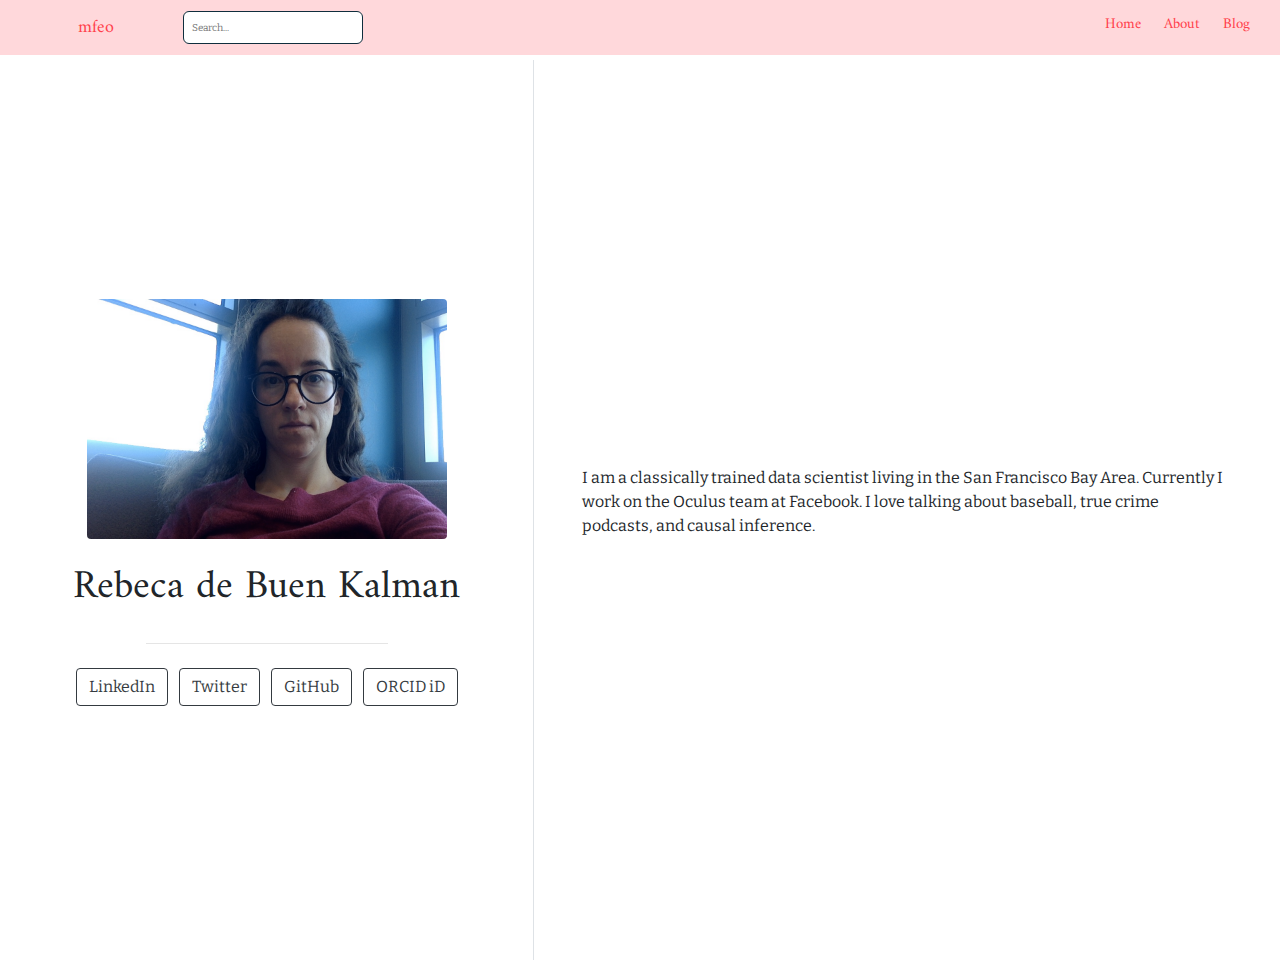
==== commit 11fb9aaa: "update phtoto and links" ====
--- a/docs/index.html
+++ b/docs/index.html
@@ -11,7 +11,7 @@
     <link href="https://fonts.googleapis.com/css2?family=Roboto+Slab&display=swap" rel="stylesheet">
     <style type="text/css">body {font-family: 'Roboto Slab', serif;}</style>
 
-    <title>Alison Hill</title>
+    <title>Rebeca de Buen Kalman</title>
 
     
           <!--radix_placeholder_navigation_in_header-->
@@ -987,7 +987,7 @@
               <img src=alison.jpg style="height:15rem" class="rounded">
             </div>
             <div class="p-2">
-              <h1>Alison Hill</h1>
+              <h1>Rebeca de Buen Kalman</h1>
             </div>
             <hr style="width:60%;"/>
             <div class="p-2">
@@ -1043,7 +1043,7 @@
               <img src=alison.jpg style="height:15rem" class="rounded">
             </div>
             <div class="p-2 text-center">
-              <h1>Alison Hill</h1>
+              <h1>Rebeca de Buen Kalman</h1>
             </div>
             <hr style="width:60%;"/>
 
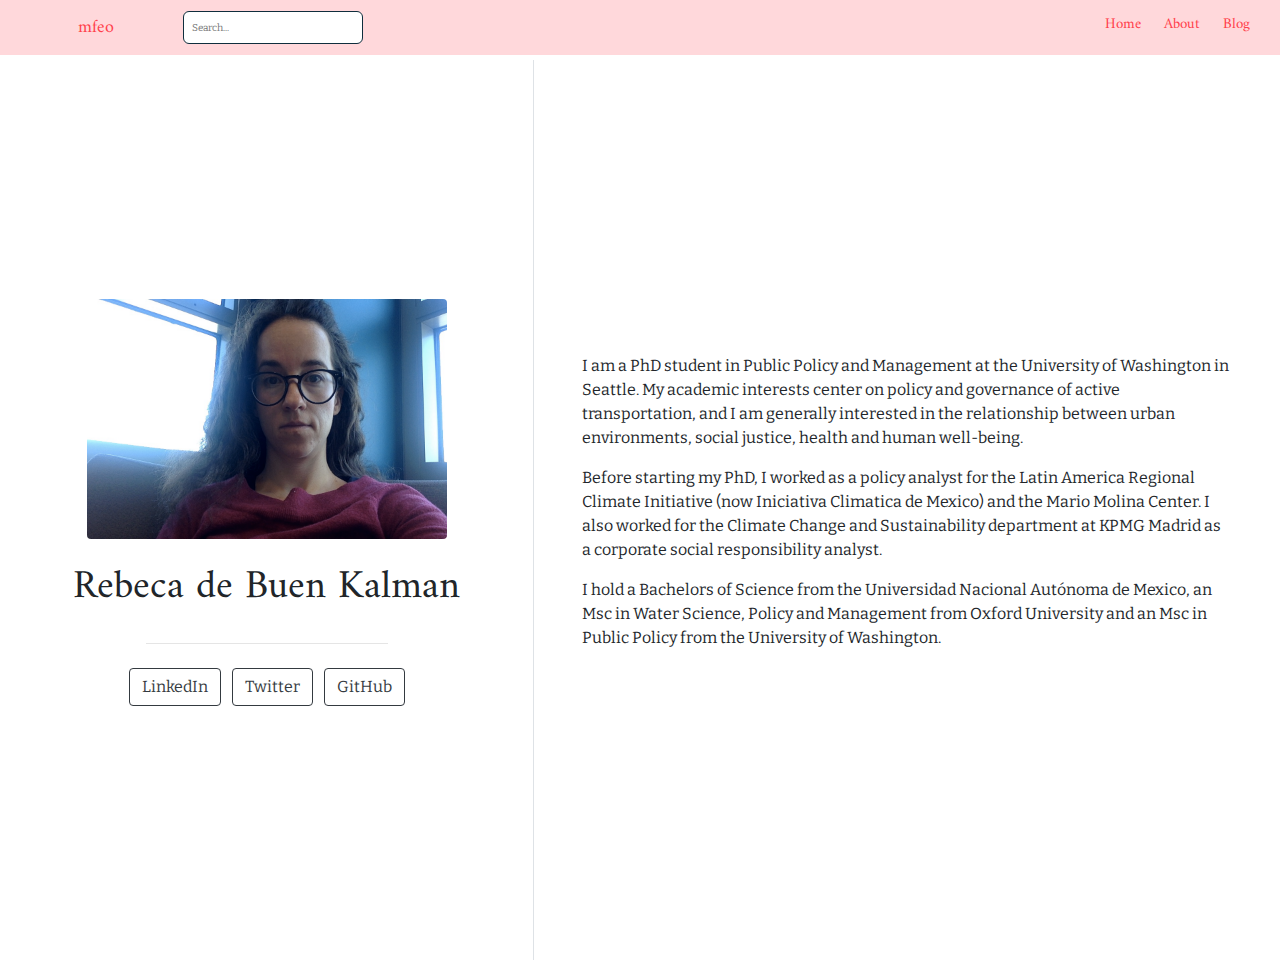
==== commit 2f1c71a0: "update personal info" ====
--- a/docs/index.html
+++ b/docs/index.html
@@ -984,7 +984,7 @@
         <div class="d-flex flex-column col-5 align-items-center text-center align-self-center">
           <div class="mx-auto text-center">
             <div class="p-3">
-              <img src=alison.jpg style="height:15rem" class="rounded">
+              <img src=rebeca.jpg style="height:15rem" class="rounded">
             </div>
             <div class="p-2">
               <h1>Rebeca de Buen Kalman</h1>
@@ -994,30 +994,23 @@
               <div id="icon-list">
                 <ul class="list-inline">
                                     <li class="list-inline-item">
-                    <a href=https://www.linkedin.com/in/alisonpresmaneshill/>
+                    <a href=https://www.linkedin.com/in/rebeca-de-buen-kalman-31b60a35/>
                       <button type="button" class="btn btn-outline-dark mb-2">
                         LinkedIn
                       </button>
                     </a>
                   </li>
                                     <li class="list-inline-item">
-                    <a href=https://twitter.com/apreshill>
+                    <a href=https://twitter.com/rebedebuen>
                       <button type="button" class="btn btn-outline-dark mb-2">
                         Twitter
                       </button>
                     </a>
                   </li>
                                     <li class="list-inline-item">
-                    <a href=https://github.com/apreshill>
+                    <a href=https://github.com/rdebuen>
                       <button type="button" class="btn btn-outline-dark mb-2">
                         GitHub
-                      </button>
-                    </a>
-                  </li>
-                                    <li class="list-inline-item">
-                    <a href=http://orcid.org/0000-0002-8082-1890>
-                      <button type="button" class="btn btn-outline-dark mb-2">
-                        ORCID iD
                       </button>
                     </a>
                   </li>
@@ -1029,7 +1022,9 @@
         <div class="d-flex flex-column vh-100 border-left"></div>
         <div class="d-flex flex-column col px-5 align-items-center align-self-center mh-100" style="overflow-y: scroll;">
           <div class="my-5" id="content">
-            <p>I am a classically trained data scientist living in the San Francisco Bay Area. Currently I work on the Oculus team at Facebook. I love talking about baseball, true crime podcasts, and causal inference.</p>
+            <p>I am a PhD student in Public Policy and Management at the University of Washington in Seattle. My academic interests center on policy and governance of active transportation, and I am generally interested in the relationship between urban environments, social justice, health and human well-being.</p>
+            <p>Before starting my PhD, I worked as a policy analyst for the Latin America Regional Climate Initiative (now Iniciativa Climatica de Mexico) and the Mario Molina Center. I also worked for the Climate Change and Sustainability department at KPMG Madrid as a corporate social responsibility analyst.</p>
+            <p>I hold a Bachelors of Science from the Universidad Nacional Autónoma de Mexico, an Msc in Water Science, Policy and Management from Oxford University and an Msc in Public Policy from the University of Washington.</p>
           </div>
         </div>
       </div>
@@ -1040,7 +1035,7 @@
         <div class="d-flex flex-col">
           <div class="mx-auto">
             <div class="p-3 mt-3 text-center">
-              <img src=alison.jpg style="height:15rem" class="rounded">
+              <img src=rebeca.jpg style="height:15rem" class="rounded">
             </div>
             <div class="p-2 text-center">
               <h1>Rebeca de Buen Kalman</h1>
@@ -1050,31 +1045,28 @@
             <div class="row justify-content-center align-items-center">
               <div class="col-8 p-1 text-center">
                 <div class="list-group">
-                                    <a href=https://www.linkedin.com/in/alisonpresmaneshill/>
+                                    <a href=https://www.linkedin.com/in/rebeca-de-buen-kalman-31b60a35/>
                     <button type="button" class="list-group-item list-group-item-action my-1 rounded">
                       LinkedIn
                     </button>
                   </a>
-                                    <a href=https://twitter.com/apreshill>
+                                    <a href=https://twitter.com/rebedebuen>
                     <button type="button" class="list-group-item list-group-item-action my-1 rounded">
                       Twitter
                     </button>
                   </a>
-                                    <a href=https://github.com/apreshill>
+                                    <a href=https://github.com/rdebuen>
                     <button type="button" class="list-group-item list-group-item-action my-1 rounded">
                       GitHub
-                    </button>
-                  </a>
-                                    <a href=http://orcid.org/0000-0002-8082-1890>
-                    <button type="button" class="list-group-item list-group-item-action my-1 rounded">
-                      ORCID iD
                     </button>
                   </a>
                                   </div>
               </div>
             </div>
             <div class="p pt-4 px-5">
-              <p>I am a classically trained data scientist living in the San Francisco Bay Area. Currently I work on the Oculus team at Facebook. I love talking about baseball, true crime podcasts, and causal inference.</p>
+              <p>I am a PhD student in Public Policy and Management at the University of Washington in Seattle. My academic interests center on policy and governance of active transportation, and I am generally interested in the relationship between urban environments, social justice, health and human well-being.</p>
+              <p>Before starting my PhD, I worked as a policy analyst for the Latin America Regional Climate Initiative (now Iniciativa Climatica de Mexico) and the Mario Molina Center. I also worked for the Climate Change and Sustainability department at KPMG Madrid as a corporate social responsibility analyst.</p>
+              <p>I hold a Bachelors of Science from the Universidad Nacional Autónoma de Mexico, an Msc in Water Science, Policy and Management from Oxford University and an Msc in Public Policy from the University of Washington.</p>
             </div>
         </div>
       </div>
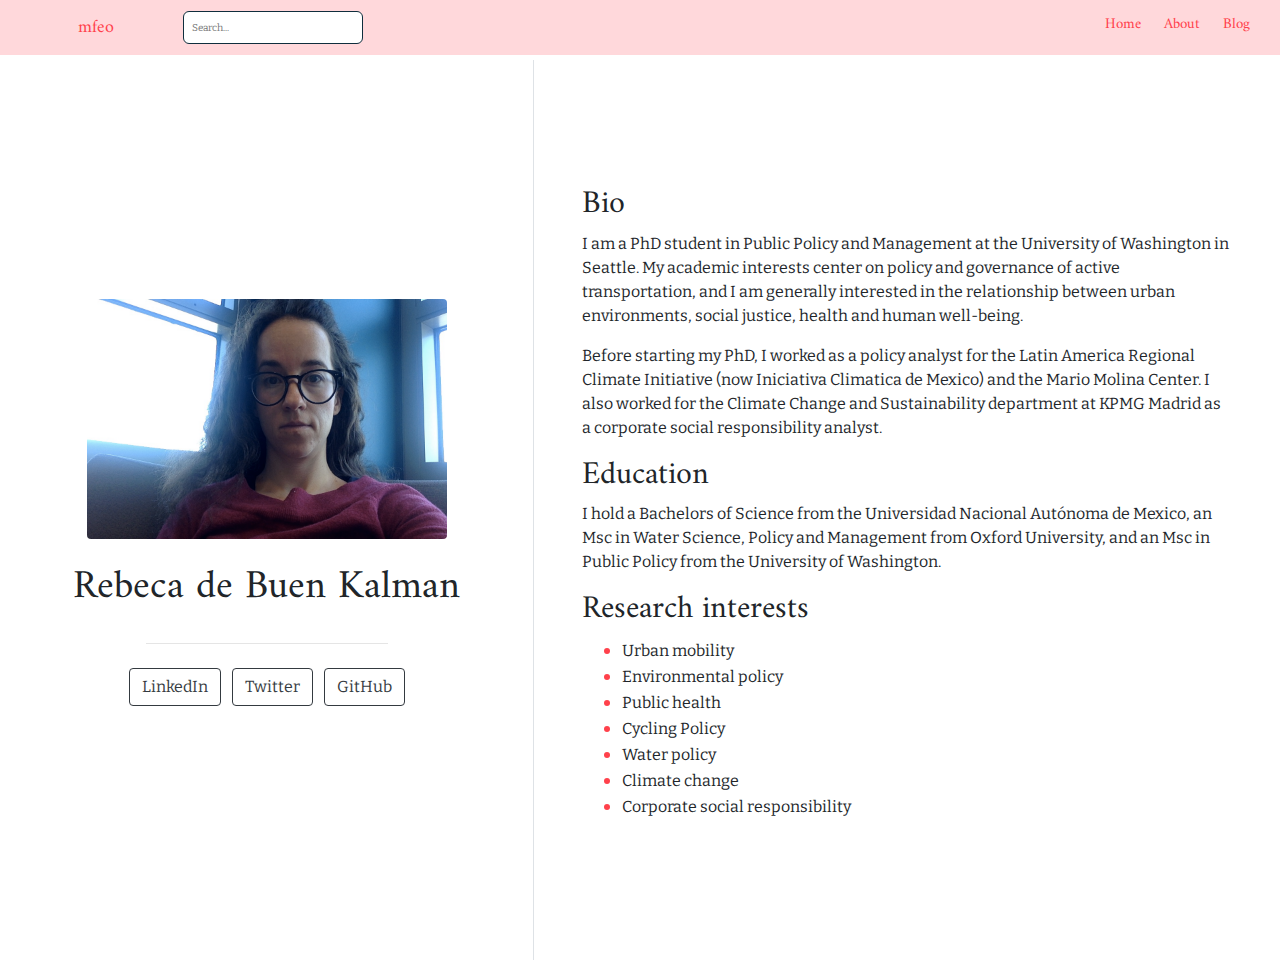
==== commit f6f517a4: "content updates" ====
--- a/docs/index.html
+++ b/docs/index.html
@@ -1022,9 +1022,27 @@
         <div class="d-flex flex-column vh-100 border-left"></div>
         <div class="d-flex flex-column col px-5 align-items-center align-self-center mh-100" style="overflow-y: scroll;">
           <div class="my-5" id="content">
+            <div id="bio" class="section level2">
+            <h2>Bio</h2>
             <p>I am a PhD student in Public Policy and Management at the University of Washington in Seattle. My academic interests center on policy and governance of active transportation, and I am generally interested in the relationship between urban environments, social justice, health and human well-being.</p>
             <p>Before starting my PhD, I worked as a policy analyst for the Latin America Regional Climate Initiative (now Iniciativa Climatica de Mexico) and the Mario Molina Center. I also worked for the Climate Change and Sustainability department at KPMG Madrid as a corporate social responsibility analyst.</p>
-            <p>I hold a Bachelors of Science from the Universidad Nacional Autónoma de Mexico, an Msc in Water Science, Policy and Management from Oxford University and an Msc in Public Policy from the University of Washington.</p>
+            </div>
+            <div id="education" class="section level2">
+            <h2>Education</h2>
+            <p>I hold a Bachelors of Science from the Universidad Nacional Autónoma de Mexico, an Msc in Water Science, Policy and Management from Oxford University, and an Msc in Public Policy from the University of Washington.</p>
+            </div>
+            <div id="research-interests" class="section level2">
+            <h2>Research interests</h2>
+            <ul>
+            <li>Urban mobility</li>
+            <li>Environmental policy</li>
+            <li>Public health</li>
+            <li>Cycling Policy</li>
+            <li>Water policy</li>
+            <li>Climate change</li>
+            <li>Corporate social responsibility</li>
+            </ul>
+            </div>
           </div>
         </div>
       </div>
@@ -1064,9 +1082,27 @@
               </div>
             </div>
             <div class="p pt-4 px-5">
+              <div id="bio" class="section level2">
+              <h2>Bio</h2>
               <p>I am a PhD student in Public Policy and Management at the University of Washington in Seattle. My academic interests center on policy and governance of active transportation, and I am generally interested in the relationship between urban environments, social justice, health and human well-being.</p>
               <p>Before starting my PhD, I worked as a policy analyst for the Latin America Regional Climate Initiative (now Iniciativa Climatica de Mexico) and the Mario Molina Center. I also worked for the Climate Change and Sustainability department at KPMG Madrid as a corporate social responsibility analyst.</p>
-              <p>I hold a Bachelors of Science from the Universidad Nacional Autónoma de Mexico, an Msc in Water Science, Policy and Management from Oxford University and an Msc in Public Policy from the University of Washington.</p>
+              </div>
+              <div id="education" class="section level2">
+              <h2>Education</h2>
+              <p>I hold a Bachelors of Science from the Universidad Nacional Autónoma de Mexico, an Msc in Water Science, Policy and Management from Oxford University, and an Msc in Public Policy from the University of Washington.</p>
+              </div>
+              <div id="research-interests" class="section level2">
+              <h2>Research interests</h2>
+              <ul>
+              <li>Urban mobility</li>
+              <li>Environmental policy</li>
+              <li>Public health</li>
+              <li>Cycling Policy</li>
+              <li>Water policy</li>
+              <li>Climate change</li>
+              <li>Corporate social responsibility</li>
+              </ul>
+              </div>
             </div>
         </div>
       </div>
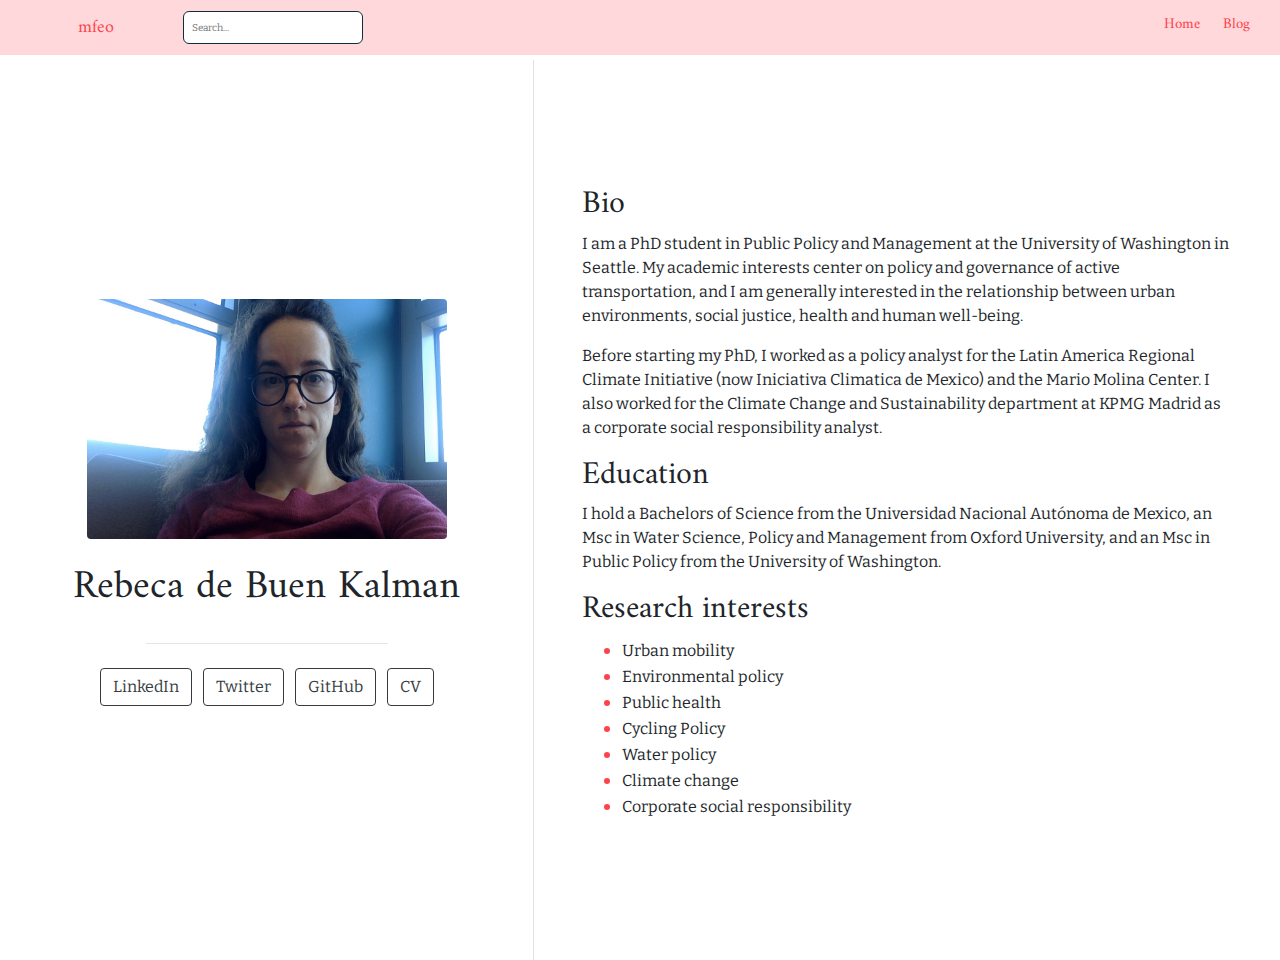
==== commit ee8595ab: "CV up" ====
--- a/docs/index.html
+++ b/docs/index.html
@@ -969,7 +969,6 @@
           </div>
           <div class="nav-right">
           <a href="index.html">Home</a>
-          <a href="about.html">About</a>
           <a href="blog.html">Blog</a>
           <a href="javascript:void(0);" class="nav-toggle">&#9776;</a>
           </div>
@@ -1014,6 +1013,13 @@
                       </button>
                     </a>
                   </li>
+                                    <li class="list-inline-item">
+                    <a href=https://rdebuen.github.io/CV/cv_paged_one_column/cv_one_column_paged.html>
+                      <button type="button" class="btn btn-outline-dark mb-2">
+                        CV
+                      </button>
+                    </a>
+                  </li>
                                   </ul>
               </div>
             </div>
@@ -1078,6 +1084,11 @@
                       GitHub
                     </button>
                   </a>
+                                    <a href=https://rdebuen.github.io/CV/cv_paged_one_column/cv_one_column_paged.html>
+                    <button type="button" class="list-group-item list-group-item-action my-1 rounded">
+                      CV
+                    </button>
+                  </a>
                                   </div>
               </div>
             </div>
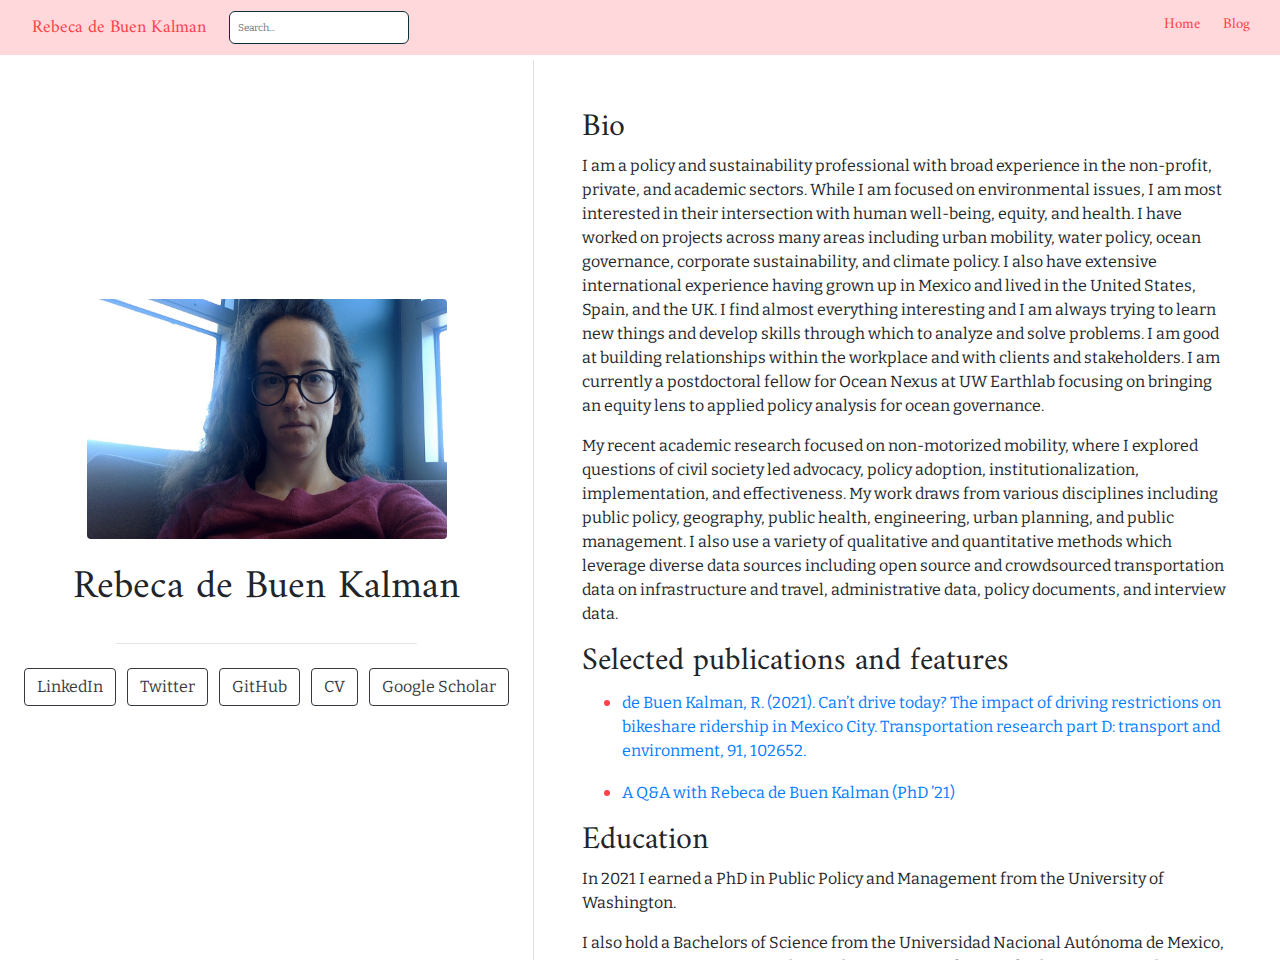
==== commit edd3fbe5: "updates" ====
--- a/docs/index.html
+++ b/docs/index.html
@@ -358,7 +358,7 @@
 
           </style>
 
-          <script src="site_libs/jquery-1.11.3/jquery.min.js"></script>
+          <script src="site_libs/jquery-3.6.0/jquery-3.6.0.min.js"></script>
           <link href="site_libs/font-awesome-5.1.0/css/all.css" rel="stylesheet"/>
           <link href="site_libs/font-awesome-5.1.0/css/v4-shims.css" rel="stylesheet"/>
           <script src="site_libs/headroom-0.9.4/headroom.min.js"></script>
@@ -954,7 +954,7 @@
           .distill-site-footer a:hover {
             color: var(--hover-color, white);
           }</style>
-          <script src="C:\Users\Rebeca\Documents\R\win-library\4.0\rmarkdown\rmd\h\pandoc\header-attrs.js"></script>
+          <script src="C:\Users\Rebeca\Documents\R\win-library\4.1\rmarkdown\rmd\h\pandoc\header-attrs.js"></script>
     
     
   </head>
@@ -964,7 +964,7 @@
           <header class="header header--fixed" role="banner">
           <nav class="distill-site-nav distill-site-header">
           <div class="nav-left">
-          <a href="index.html" class="title">mfeo</a>
+          <a href="index.html" class="title">Rebeca de Buen Kalman</a>
           <input id="distill-search" class="nav-search hidden" type="text" placeholder="Search..."/>
           </div>
           <div class="nav-right">
@@ -983,7 +983,7 @@
         <div class="d-flex flex-column col-5 align-items-center text-center align-self-center">
           <div class="mx-auto text-center">
             <div class="p-3">
-              <img src=rebeca.jpg style="height:15rem" class="rounded">
+              <img src="rebeca.jpg" style="height:15rem" class="rounded">
             </div>
             <div class="p-2">
               <h1>Rebeca de Buen Kalman</h1>
@@ -1014,9 +1014,16 @@
                     </a>
                   </li>
                                     <li class="list-inline-item">
-                    <a href=https://rdebuen.github.io/CV/cv_paged_one_column/cv_one_column_paged.html>
+                    <a href=https://docs.google.com/document/d/1xGDguXVL3aRIhEL2Q9ktUhMMsSHP_y9z6B1ASNRSSPk/edit?usp=sharing>
                       <button type="button" class="btn btn-outline-dark mb-2">
                         CV
+                      </button>
+                    </a>
+                  </li>
+                                    <li class="list-inline-item">
+                    <a href=https://scholar.google.com/citations?user=3DSfeekAAAAJ&amp;hl=en>
+                      <button type="button" class="btn btn-outline-dark mb-2">
+                        Google Scholar
                       </button>
                     </a>
                   </li>
@@ -1030,20 +1037,28 @@
           <div class="my-5" id="content">
             <div id="bio" class="section level2">
             <h2>Bio</h2>
-            <p>I am a PhD student in Public Policy and Management at the University of Washington in Seattle. My academic interests center on policy and governance of active transportation, and I am generally interested in the relationship between urban environments, social justice, health and human well-being.</p>
-            <p>Before starting my PhD, I worked as a policy analyst for the Latin America Regional Climate Initiative (now Iniciativa Climatica de Mexico) and the Mario Molina Center. I also worked for the Climate Change and Sustainability department at KPMG Madrid as a corporate social responsibility analyst.</p>
+            <p>I am a policy and sustainability professional with broad experience in the non-profit, private, and academic sectors. While I am focused on environmental issues, I am most interested in their intersection with human well-being, equity, and health. I have worked on projects across many areas including urban mobility, water policy, ocean governance, corporate sustainability, and climate policy. I also have extensive international experience having grown up in Mexico and lived in the United States, Spain, and the UK. I find almost everything interesting and I am always trying to learn new things and develop skills through which to analyze and solve problems. I am good at building relationships within the workplace and with clients and stakeholders. I am currently a postdoctoral fellow for Ocean Nexus at UW Earthlab focusing on bringing an equity lens to applied policy analysis for ocean governance.</p>
+            <p>My recent academic research focused on non-motorized mobility, where I explored questions of civil society led advocacy, policy adoption, institutionalization, implementation, and effectiveness. My work draws from various disciplines including public policy, geography, public health, engineering, urban planning, and public management. I also use a variety of qualitative and quantitative methods which leverage diverse data sources including open source and crowdsourced transportation data on infrastructure and travel, administrative data, policy documents, and interview data.</p>
+            </div>
+            <div id="selected-publications-and-features" class="section level2">
+            <h2>Selected publications and features</h2>
+            <ul>
+            <li><p><a href="https://www.sciencedirect.com/science/article/abs/pii/S1361920920308373#:~:text=Results%20indicate%20that%20restricted%20days,increases%20during%20peak%20traffic%20hours.">de Buen Kalman, R. (2021). Can’t drive today? The impact of driving restrictions on bikeshare ridership in Mexico City. Transportation research part D: transport and environment, 91, 102652.</a></p></li>
+            <li><p><a href="https://evans.uw.edu/a-qa-with-rebeca-debuen-phd-21/">A Q&amp;A with Rebeca de Buen Kalman (PhD ’21)</a></p></li>
+            </ul>
             </div>
             <div id="education" class="section level2">
             <h2>Education</h2>
-            <p>I hold a Bachelors of Science from the Universidad Nacional Autónoma de Mexico, an Msc in Water Science, Policy and Management from Oxford University, and an Msc in Public Policy from the University of Washington.</p>
+            <p>In 2021 I earned a PhD in Public Policy and Management from the University of Washington.</p>
+            <p>I also hold a Bachelors of Science from the Universidad Nacional Autónoma de Mexico, an Msc in Water Science, Policy and Management from Oxford University, and an Msc in Public Policy from the University of Washington.</p>
             </div>
-            <div id="research-interests" class="section level2">
-            <h2>Research interests</h2>
+            <div id="research-and-professional-interests" class="section level2">
+            <h2>Research and Professional interests</h2>
             <ul>
             <li>Urban mobility</li>
+            <li>Cycling Policy</li>
             <li>Environmental policy</li>
             <li>Public health</li>
-            <li>Cycling Policy</li>
             <li>Water policy</li>
             <li>Climate change</li>
             <li>Corporate social responsibility</li>
@@ -1059,7 +1074,7 @@
         <div class="d-flex flex-col">
           <div class="mx-auto">
             <div class="p-3 mt-3 text-center">
-              <img src=rebeca.jpg style="height:15rem" class="rounded">
+              <img src="rebeca.jpg" style="height:15rem" class="rounded">
             </div>
             <div class="p-2 text-center">
               <h1>Rebeca de Buen Kalman</h1>
@@ -1084,9 +1099,14 @@
                       GitHub
                     </button>
                   </a>
-                                    <a href=https://rdebuen.github.io/CV/cv_paged_one_column/cv_one_column_paged.html>
+                                    <a href=https://docs.google.com/document/d/1xGDguXVL3aRIhEL2Q9ktUhMMsSHP_y9z6B1ASNRSSPk/edit?usp=sharing>
                     <button type="button" class="list-group-item list-group-item-action my-1 rounded">
                       CV
+                    </button>
+                  </a>
+                                    <a href=https://scholar.google.com/citations?user=3DSfeekAAAAJ&amp;hl=en>
+                    <button type="button" class="list-group-item list-group-item-action my-1 rounded">
+                      Google Scholar
                     </button>
                   </a>
                                   </div>
@@ -1095,20 +1115,28 @@
             <div class="p pt-4 px-5">
               <div id="bio" class="section level2">
               <h2>Bio</h2>
-              <p>I am a PhD student in Public Policy and Management at the University of Washington in Seattle. My academic interests center on policy and governance of active transportation, and I am generally interested in the relationship between urban environments, social justice, health and human well-being.</p>
-              <p>Before starting my PhD, I worked as a policy analyst for the Latin America Regional Climate Initiative (now Iniciativa Climatica de Mexico) and the Mario Molina Center. I also worked for the Climate Change and Sustainability department at KPMG Madrid as a corporate social responsibility analyst.</p>
+              <p>I am a policy and sustainability professional with broad experience in the non-profit, private, and academic sectors. While I am focused on environmental issues, I am most interested in their intersection with human well-being, equity, and health. I have worked on projects across many areas including urban mobility, water policy, ocean governance, corporate sustainability, and climate policy. I also have extensive international experience having grown up in Mexico and lived in the United States, Spain, and the UK. I find almost everything interesting and I am always trying to learn new things and develop skills through which to analyze and solve problems. I am good at building relationships within the workplace and with clients and stakeholders. I am currently a postdoctoral fellow for Ocean Nexus at UW Earthlab focusing on bringing an equity lens to applied policy analysis for ocean governance.</p>
+              <p>My recent academic research focused on non-motorized mobility, where I explored questions of civil society led advocacy, policy adoption, institutionalization, implementation, and effectiveness. My work draws from various disciplines including public policy, geography, public health, engineering, urban planning, and public management. I also use a variety of qualitative and quantitative methods which leverage diverse data sources including open source and crowdsourced transportation data on infrastructure and travel, administrative data, policy documents, and interview data.</p>
+              </div>
+              <div id="selected-publications-and-features" class="section level2">
+              <h2>Selected publications and features</h2>
+              <ul>
+              <li><p><a href="https://www.sciencedirect.com/science/article/abs/pii/S1361920920308373#:~:text=Results%20indicate%20that%20restricted%20days,increases%20during%20peak%20traffic%20hours.">de Buen Kalman, R. (2021). Can’t drive today? The impact of driving restrictions on bikeshare ridership in Mexico City. Transportation research part D: transport and environment, 91, 102652.</a></p></li>
+              <li><p><a href="https://evans.uw.edu/a-qa-with-rebeca-debuen-phd-21/">A Q&amp;A with Rebeca de Buen Kalman (PhD ’21)</a></p></li>
+              </ul>
               </div>
               <div id="education" class="section level2">
               <h2>Education</h2>
-              <p>I hold a Bachelors of Science from the Universidad Nacional Autónoma de Mexico, an Msc in Water Science, Policy and Management from Oxford University, and an Msc in Public Policy from the University of Washington.</p>
+              <p>In 2021 I earned a PhD in Public Policy and Management from the University of Washington.</p>
+              <p>I also hold a Bachelors of Science from the Universidad Nacional Autónoma de Mexico, an Msc in Water Science, Policy and Management from Oxford University, and an Msc in Public Policy from the University of Washington.</p>
               </div>
-              <div id="research-interests" class="section level2">
-              <h2>Research interests</h2>
+              <div id="research-and-professional-interests" class="section level2">
+              <h2>Research and Professional interests</h2>
               <ul>
               <li>Urban mobility</li>
+              <li>Cycling Policy</li>
               <li>Environmental policy</li>
               <li>Public health</li>
-              <li>Cycling Policy</li>
               <li>Water policy</li>
               <li>Climate change</li>
               <li>Corporate social responsibility</li>
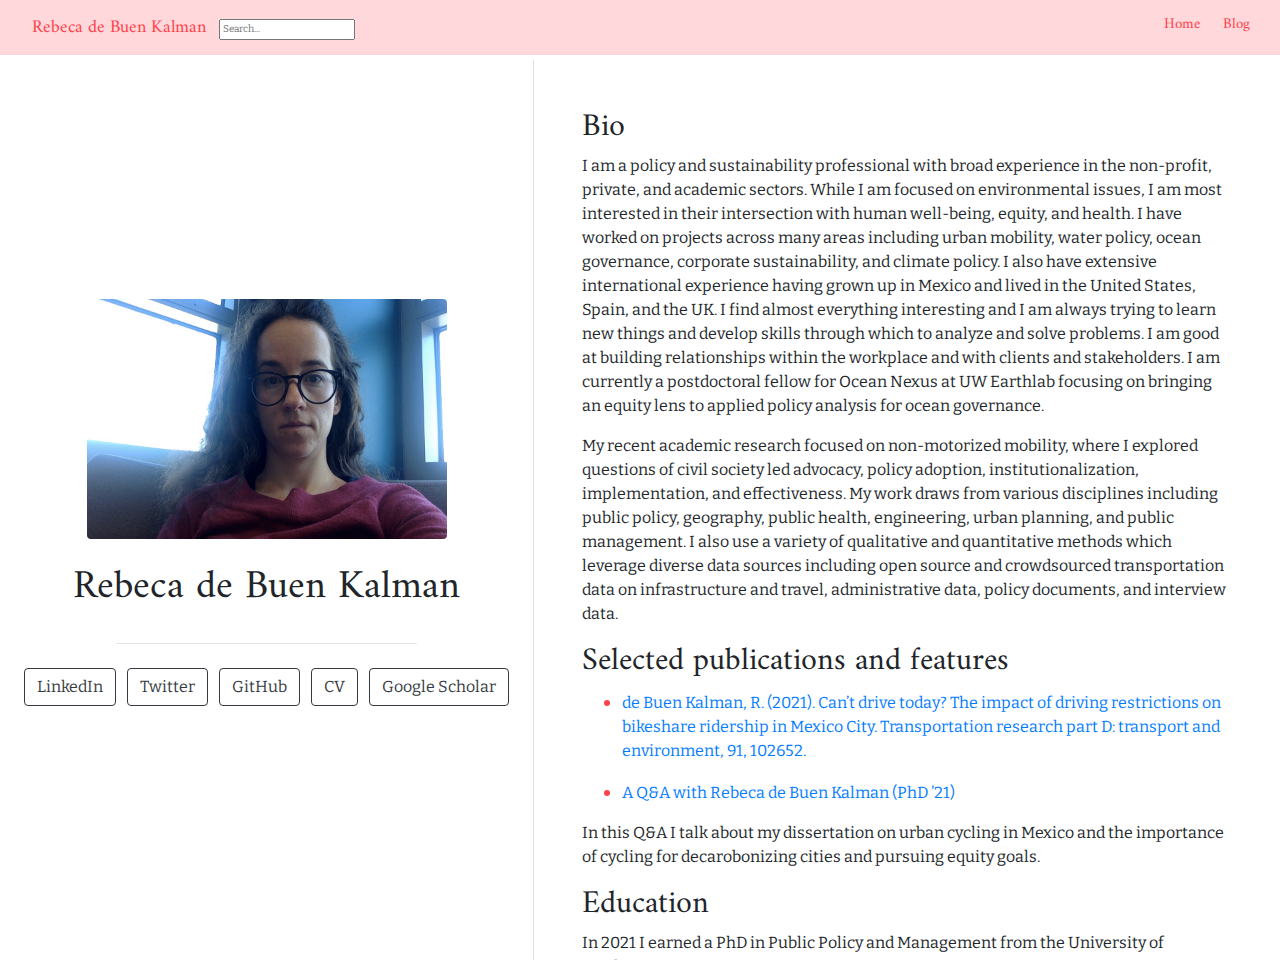
==== commit c77c3de5: "text edits" ====
--- a/docs/index.html
+++ b/docs/index.html
@@ -1046,6 +1046,7 @@
             <li><p><a href="https://www.sciencedirect.com/science/article/abs/pii/S1361920920308373#:~:text=Results%20indicate%20that%20restricted%20days,increases%20during%20peak%20traffic%20hours.">de Buen Kalman, R. (2021). Can’t drive today? The impact of driving restrictions on bikeshare ridership in Mexico City. Transportation research part D: transport and environment, 91, 102652.</a></p></li>
             <li><p><a href="https://evans.uw.edu/a-qa-with-rebeca-debuen-phd-21/">A Q&amp;A with Rebeca de Buen Kalman (PhD ’21)</a></p></li>
             </ul>
+            <p>In this Q&amp;A I talk about my dissertation on urban cycling in Mexico and the importance of cycling for decarobonizing cities and pursuing equity goals.</p>
             </div>
             <div id="education" class="section level2">
             <h2>Education</h2>
@@ -1124,6 +1125,7 @@
               <li><p><a href="https://www.sciencedirect.com/science/article/abs/pii/S1361920920308373#:~:text=Results%20indicate%20that%20restricted%20days,increases%20during%20peak%20traffic%20hours.">de Buen Kalman, R. (2021). Can’t drive today? The impact of driving restrictions on bikeshare ridership in Mexico City. Transportation research part D: transport and environment, 91, 102652.</a></p></li>
               <li><p><a href="https://evans.uw.edu/a-qa-with-rebeca-debuen-phd-21/">A Q&amp;A with Rebeca de Buen Kalman (PhD ’21)</a></p></li>
               </ul>
+              <p>In this Q&amp;A I talk about my dissertation on urban cycling in Mexico and the importance of cycling for decarobonizing cities and pursuing equity goals.</p>
               </div>
               <div id="education" class="section level2">
               <h2>Education</h2>
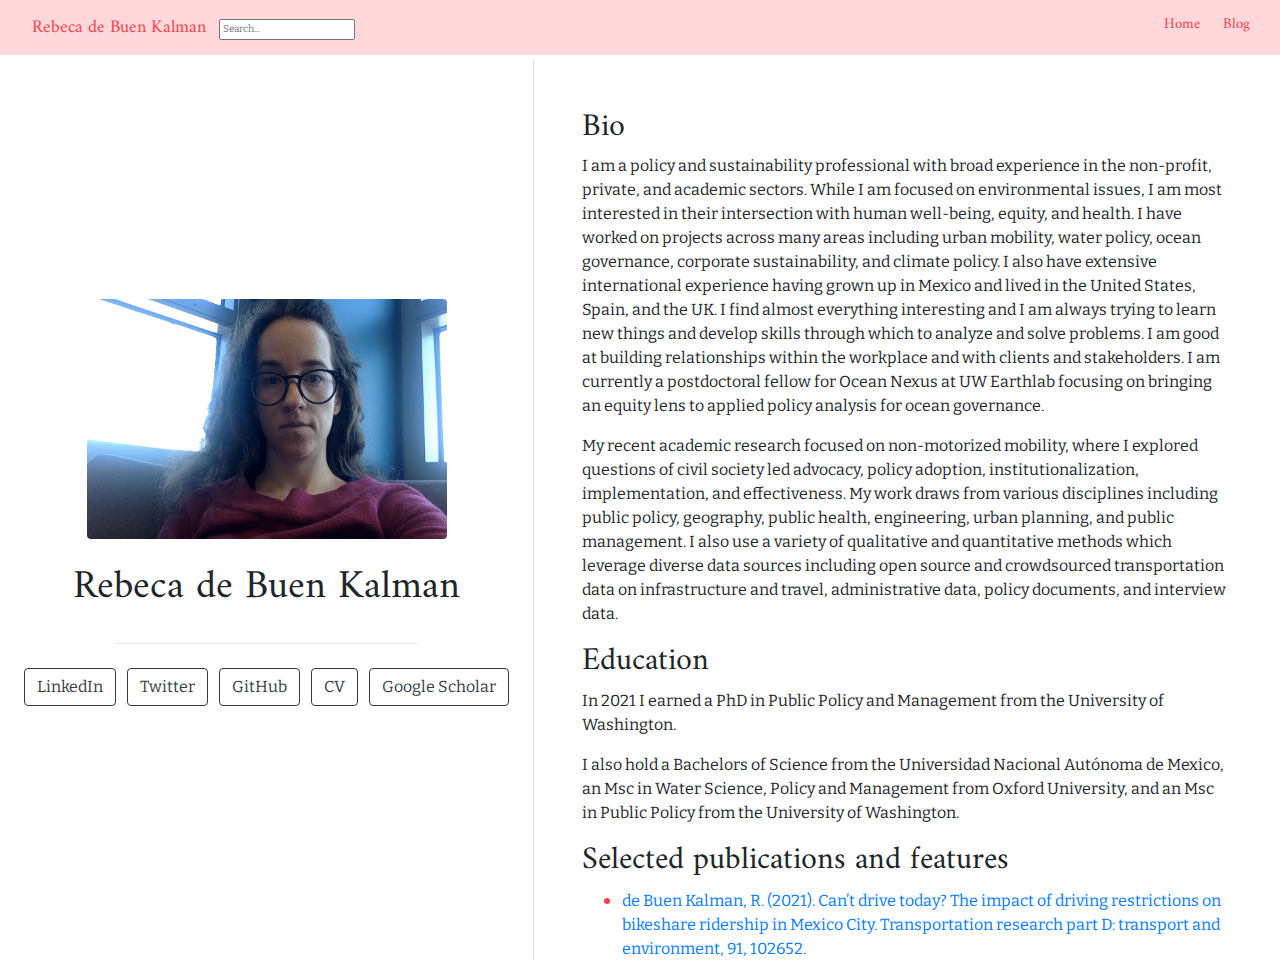
==== commit b4aab456: "text edits" ====
--- a/docs/index.html
+++ b/docs/index.html
@@ -1040,18 +1040,17 @@
             <p>I am a policy and sustainability professional with broad experience in the non-profit, private, and academic sectors. While I am focused on environmental issues, I am most interested in their intersection with human well-being, equity, and health. I have worked on projects across many areas including urban mobility, water policy, ocean governance, corporate sustainability, and climate policy. I also have extensive international experience having grown up in Mexico and lived in the United States, Spain, and the UK. I find almost everything interesting and I am always trying to learn new things and develop skills through which to analyze and solve problems. I am good at building relationships within the workplace and with clients and stakeholders. I am currently a postdoctoral fellow for Ocean Nexus at UW Earthlab focusing on bringing an equity lens to applied policy analysis for ocean governance.</p>
             <p>My recent academic research focused on non-motorized mobility, where I explored questions of civil society led advocacy, policy adoption, institutionalization, implementation, and effectiveness. My work draws from various disciplines including public policy, geography, public health, engineering, urban planning, and public management. I also use a variety of qualitative and quantitative methods which leverage diverse data sources including open source and crowdsourced transportation data on infrastructure and travel, administrative data, policy documents, and interview data.</p>
             </div>
+            <div id="education" class="section level2">
+            <h2>Education</h2>
+            <p>In 2021 I earned a PhD in Public Policy and Management from the University of Washington.</p>
+            <p>I also hold a Bachelors of Science from the Universidad Nacional Autónoma de Mexico, an Msc in Water Science, Policy and Management from Oxford University, and an Msc in Public Policy from the University of Washington.</p>
+            </div>
             <div id="selected-publications-and-features" class="section level2">
             <h2>Selected publications and features</h2>
             <ul>
             <li><p><a href="https://www.sciencedirect.com/science/article/abs/pii/S1361920920308373#:~:text=Results%20indicate%20that%20restricted%20days,increases%20during%20peak%20traffic%20hours.">de Buen Kalman, R. (2021). Can’t drive today? The impact of driving restrictions on bikeshare ridership in Mexico City. Transportation research part D: transport and environment, 91, 102652.</a></p></li>
-            <li><p><a href="https://evans.uw.edu/a-qa-with-rebeca-debuen-phd-21/">A Q&amp;A with Rebeca de Buen Kalman (PhD ’21)</a></p></li>
+            <li><p><a href="https://evans.uw.edu/a-qa-with-rebeca-debuen-phd-21/">A Q&amp;A with Rebeca de Buen Kalman (PhD ’21)</a> In this Q&amp;A I talk about my dissertation on urban cycling in Mexico and the importance of cycling for decarobonizing cities and pursuing equity goals.</p></li>
             </ul>
-            <p>In this Q&amp;A I talk about my dissertation on urban cycling in Mexico and the importance of cycling for decarobonizing cities and pursuing equity goals.</p>
-            </div>
-            <div id="education" class="section level2">
-            <h2>Education</h2>
-            <p>In 2021 I earned a PhD in Public Policy and Management from the University of Washington.</p>
-            <p>I also hold a Bachelors of Science from the Universidad Nacional Autónoma de Mexico, an Msc in Water Science, Policy and Management from Oxford University, and an Msc in Public Policy from the University of Washington.</p>
             </div>
             <div id="research-and-professional-interests" class="section level2">
             <h2>Research and Professional interests</h2>
@@ -1119,18 +1118,17 @@
               <p>I am a policy and sustainability professional with broad experience in the non-profit, private, and academic sectors. While I am focused on environmental issues, I am most interested in their intersection with human well-being, equity, and health. I have worked on projects across many areas including urban mobility, water policy, ocean governance, corporate sustainability, and climate policy. I also have extensive international experience having grown up in Mexico and lived in the United States, Spain, and the UK. I find almost everything interesting and I am always trying to learn new things and develop skills through which to analyze and solve problems. I am good at building relationships within the workplace and with clients and stakeholders. I am currently a postdoctoral fellow for Ocean Nexus at UW Earthlab focusing on bringing an equity lens to applied policy analysis for ocean governance.</p>
               <p>My recent academic research focused on non-motorized mobility, where I explored questions of civil society led advocacy, policy adoption, institutionalization, implementation, and effectiveness. My work draws from various disciplines including public policy, geography, public health, engineering, urban planning, and public management. I also use a variety of qualitative and quantitative methods which leverage diverse data sources including open source and crowdsourced transportation data on infrastructure and travel, administrative data, policy documents, and interview data.</p>
               </div>
+              <div id="education" class="section level2">
+              <h2>Education</h2>
+              <p>In 2021 I earned a PhD in Public Policy and Management from the University of Washington.</p>
+              <p>I also hold a Bachelors of Science from the Universidad Nacional Autónoma de Mexico, an Msc in Water Science, Policy and Management from Oxford University, and an Msc in Public Policy from the University of Washington.</p>
+              </div>
               <div id="selected-publications-and-features" class="section level2">
               <h2>Selected publications and features</h2>
               <ul>
               <li><p><a href="https://www.sciencedirect.com/science/article/abs/pii/S1361920920308373#:~:text=Results%20indicate%20that%20restricted%20days,increases%20during%20peak%20traffic%20hours.">de Buen Kalman, R. (2021). Can’t drive today? The impact of driving restrictions on bikeshare ridership in Mexico City. Transportation research part D: transport and environment, 91, 102652.</a></p></li>
-              <li><p><a href="https://evans.uw.edu/a-qa-with-rebeca-debuen-phd-21/">A Q&amp;A with Rebeca de Buen Kalman (PhD ’21)</a></p></li>
+              <li><p><a href="https://evans.uw.edu/a-qa-with-rebeca-debuen-phd-21/">A Q&amp;A with Rebeca de Buen Kalman (PhD ’21)</a> In this Q&amp;A I talk about my dissertation on urban cycling in Mexico and the importance of cycling for decarobonizing cities and pursuing equity goals.</p></li>
               </ul>
-              <p>In this Q&amp;A I talk about my dissertation on urban cycling in Mexico and the importance of cycling for decarobonizing cities and pursuing equity goals.</p>
-              </div>
-              <div id="education" class="section level2">
-              <h2>Education</h2>
-              <p>In 2021 I earned a PhD in Public Policy and Management from the University of Washington.</p>
-              <p>I also hold a Bachelors of Science from the Universidad Nacional Autónoma de Mexico, an Msc in Water Science, Policy and Management from Oxford University, and an Msc in Public Policy from the University of Washington.</p>
               </div>
               <div id="research-and-professional-interests" class="section level2">
               <h2>Research and Professional interests</h2>
